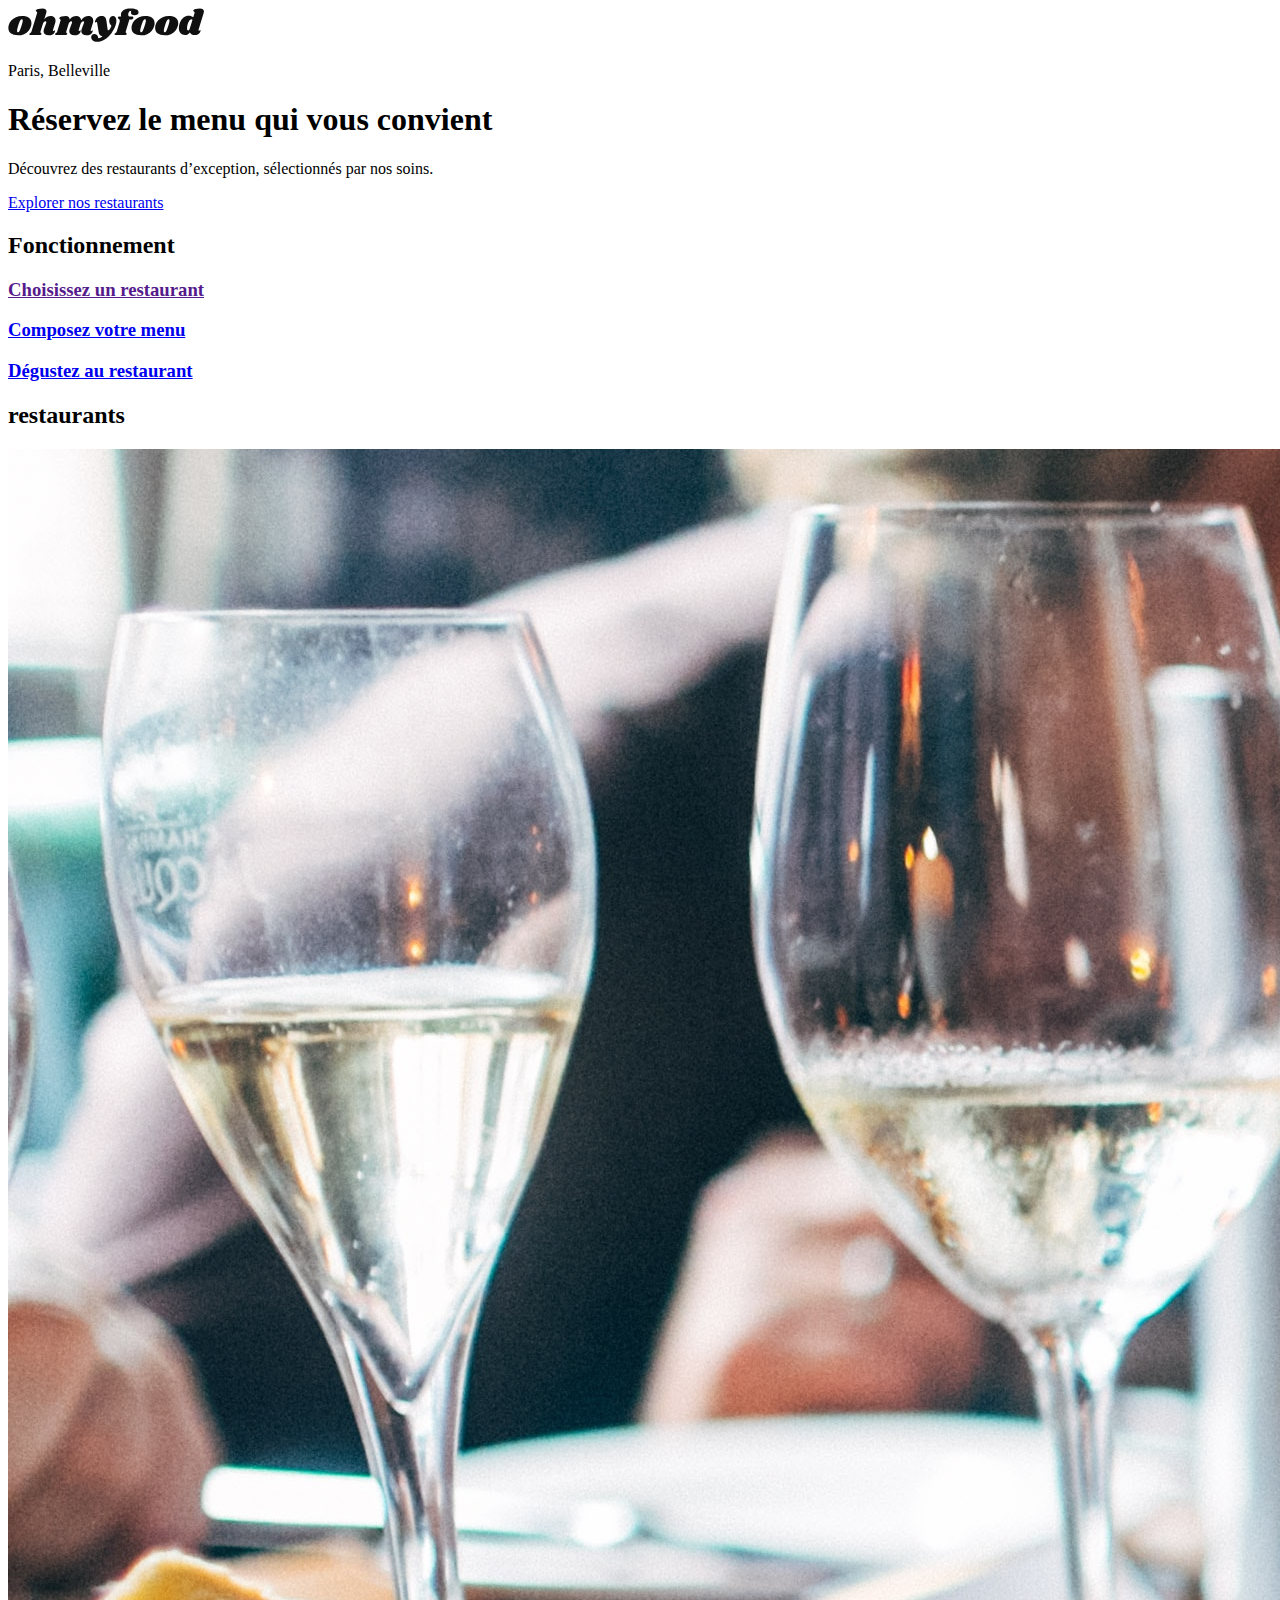
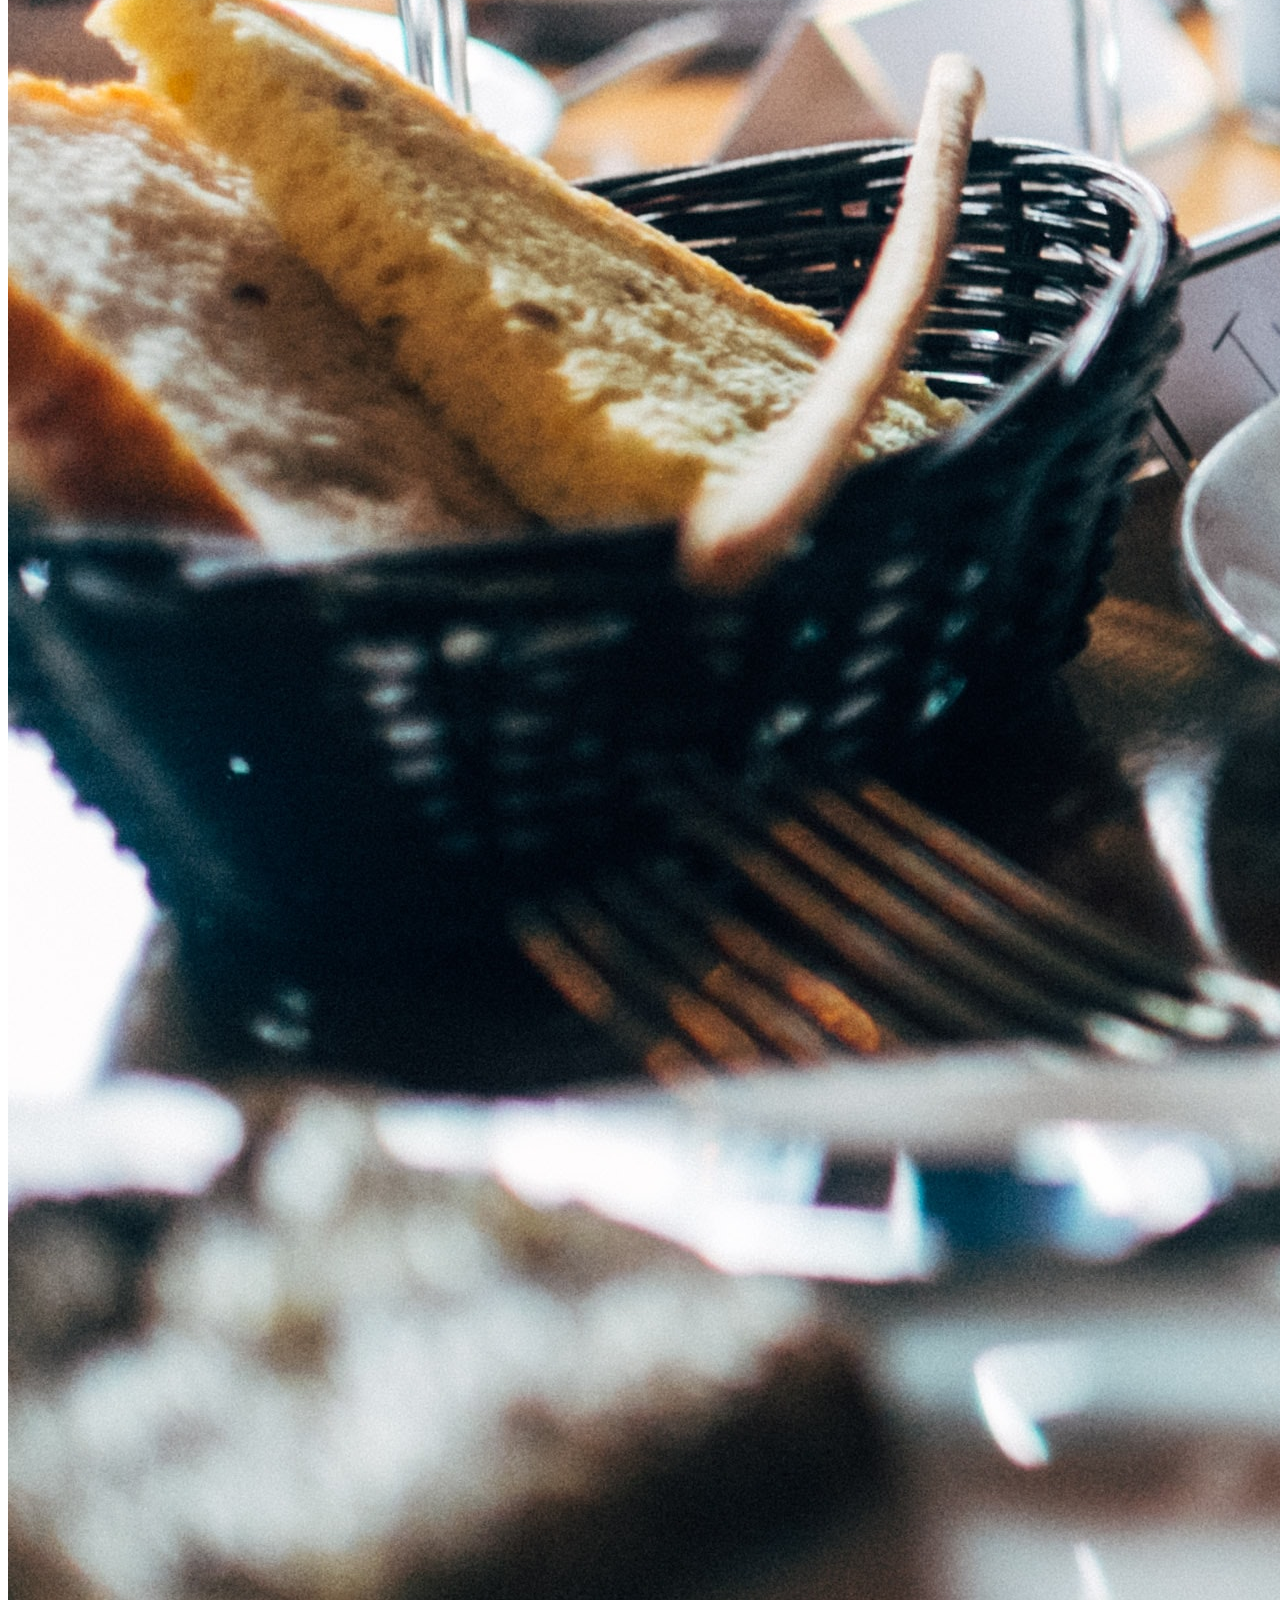
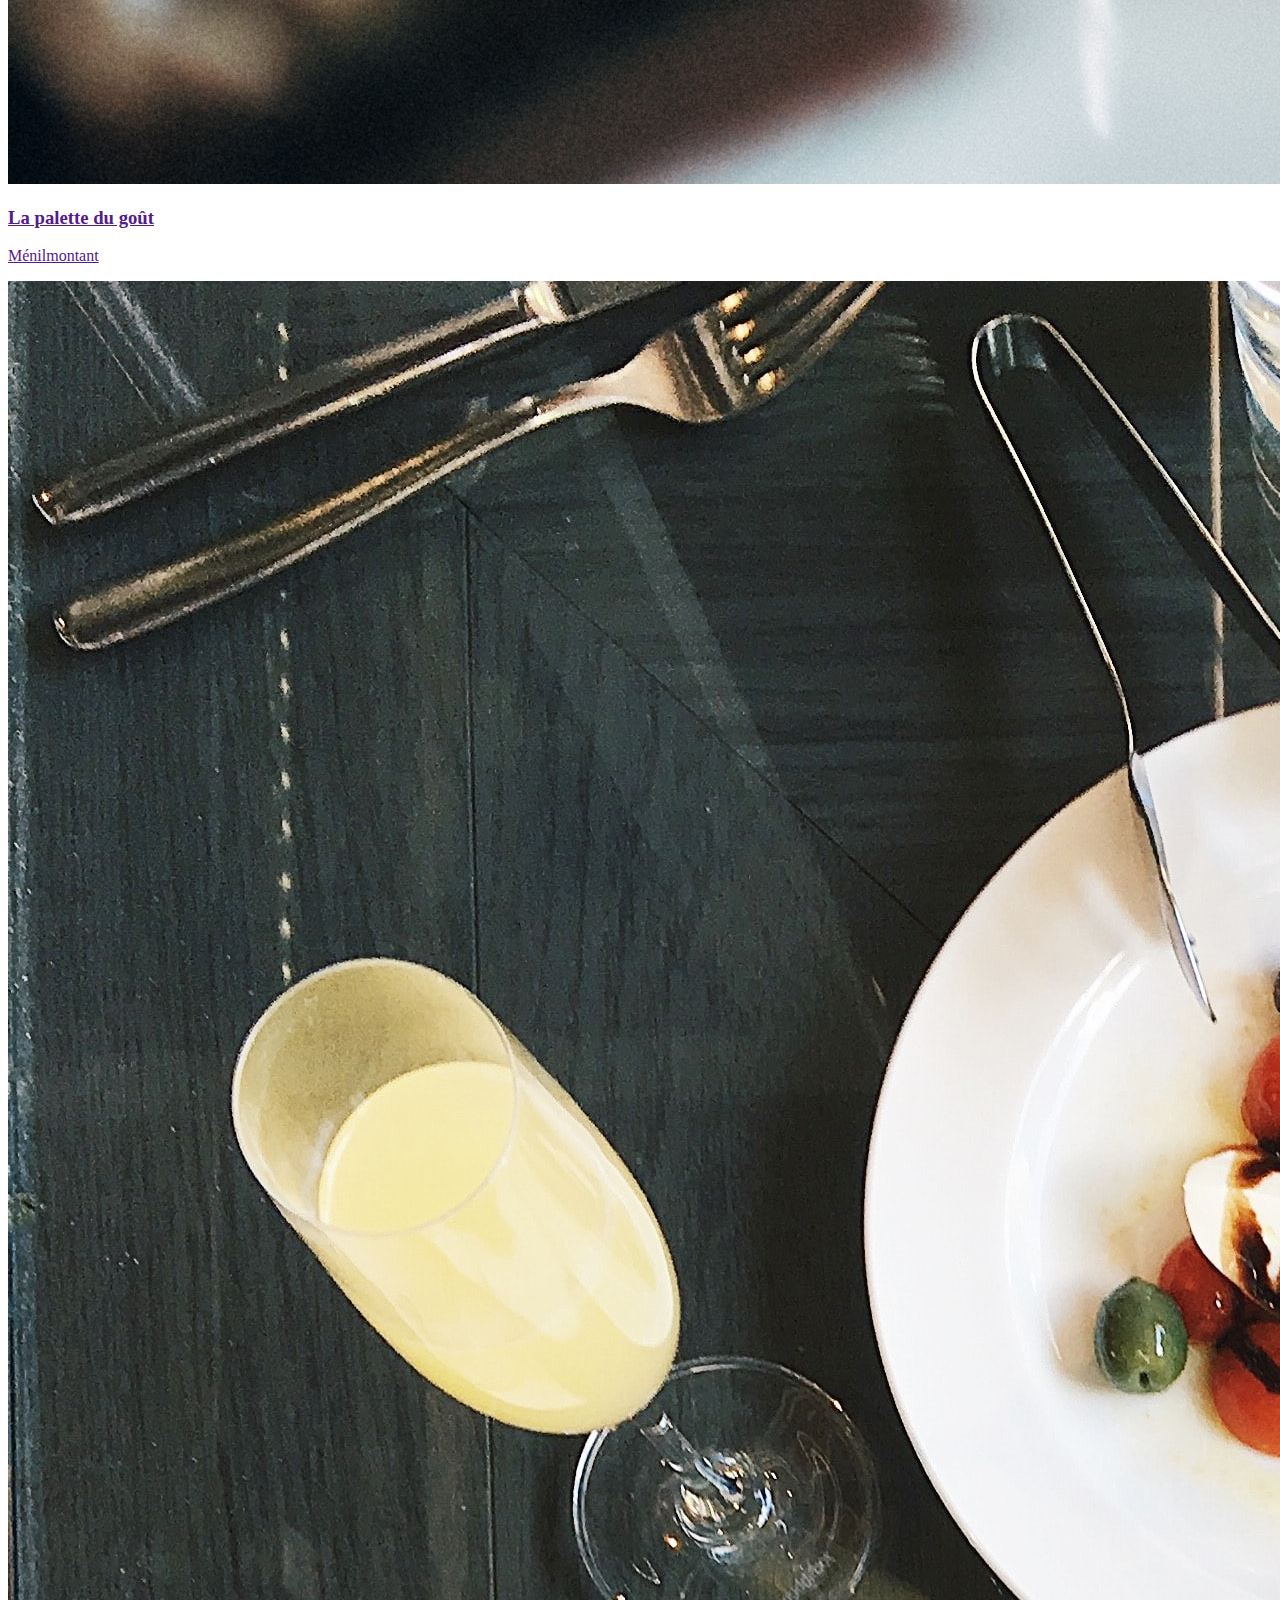
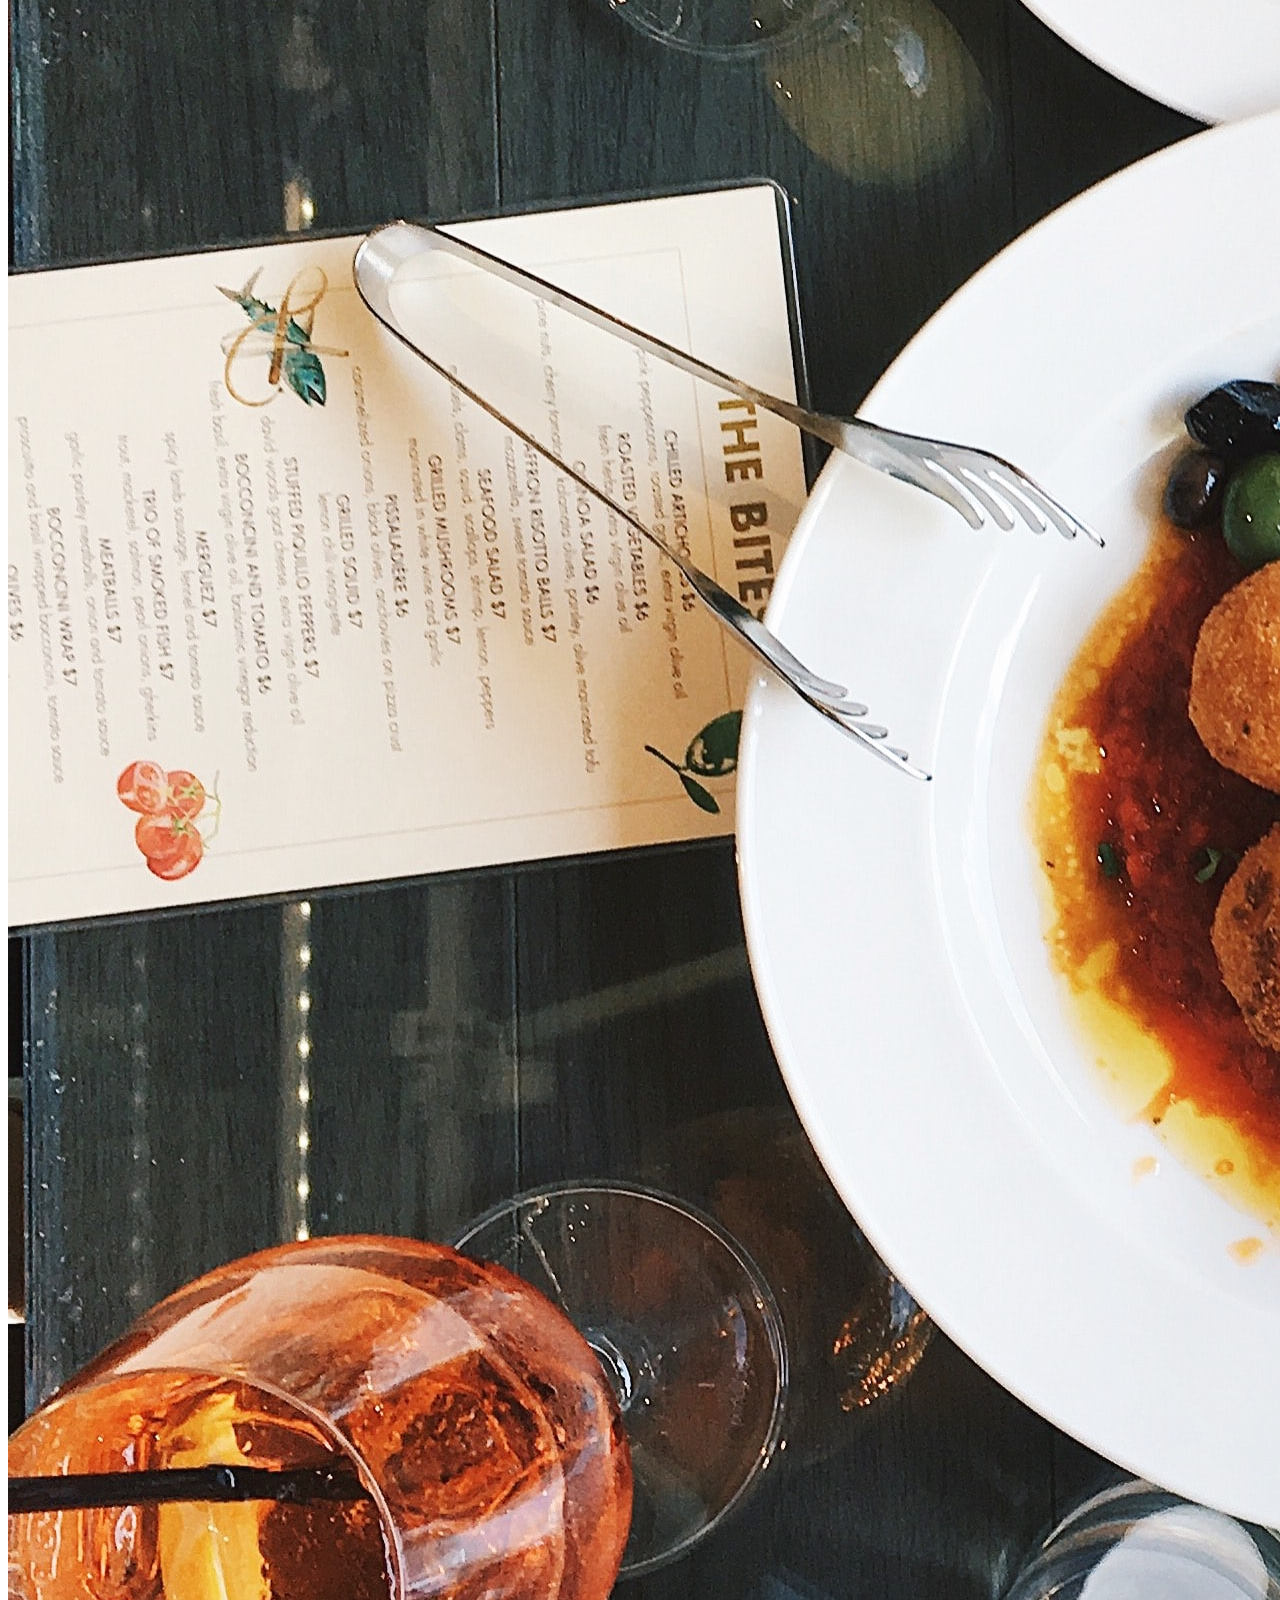
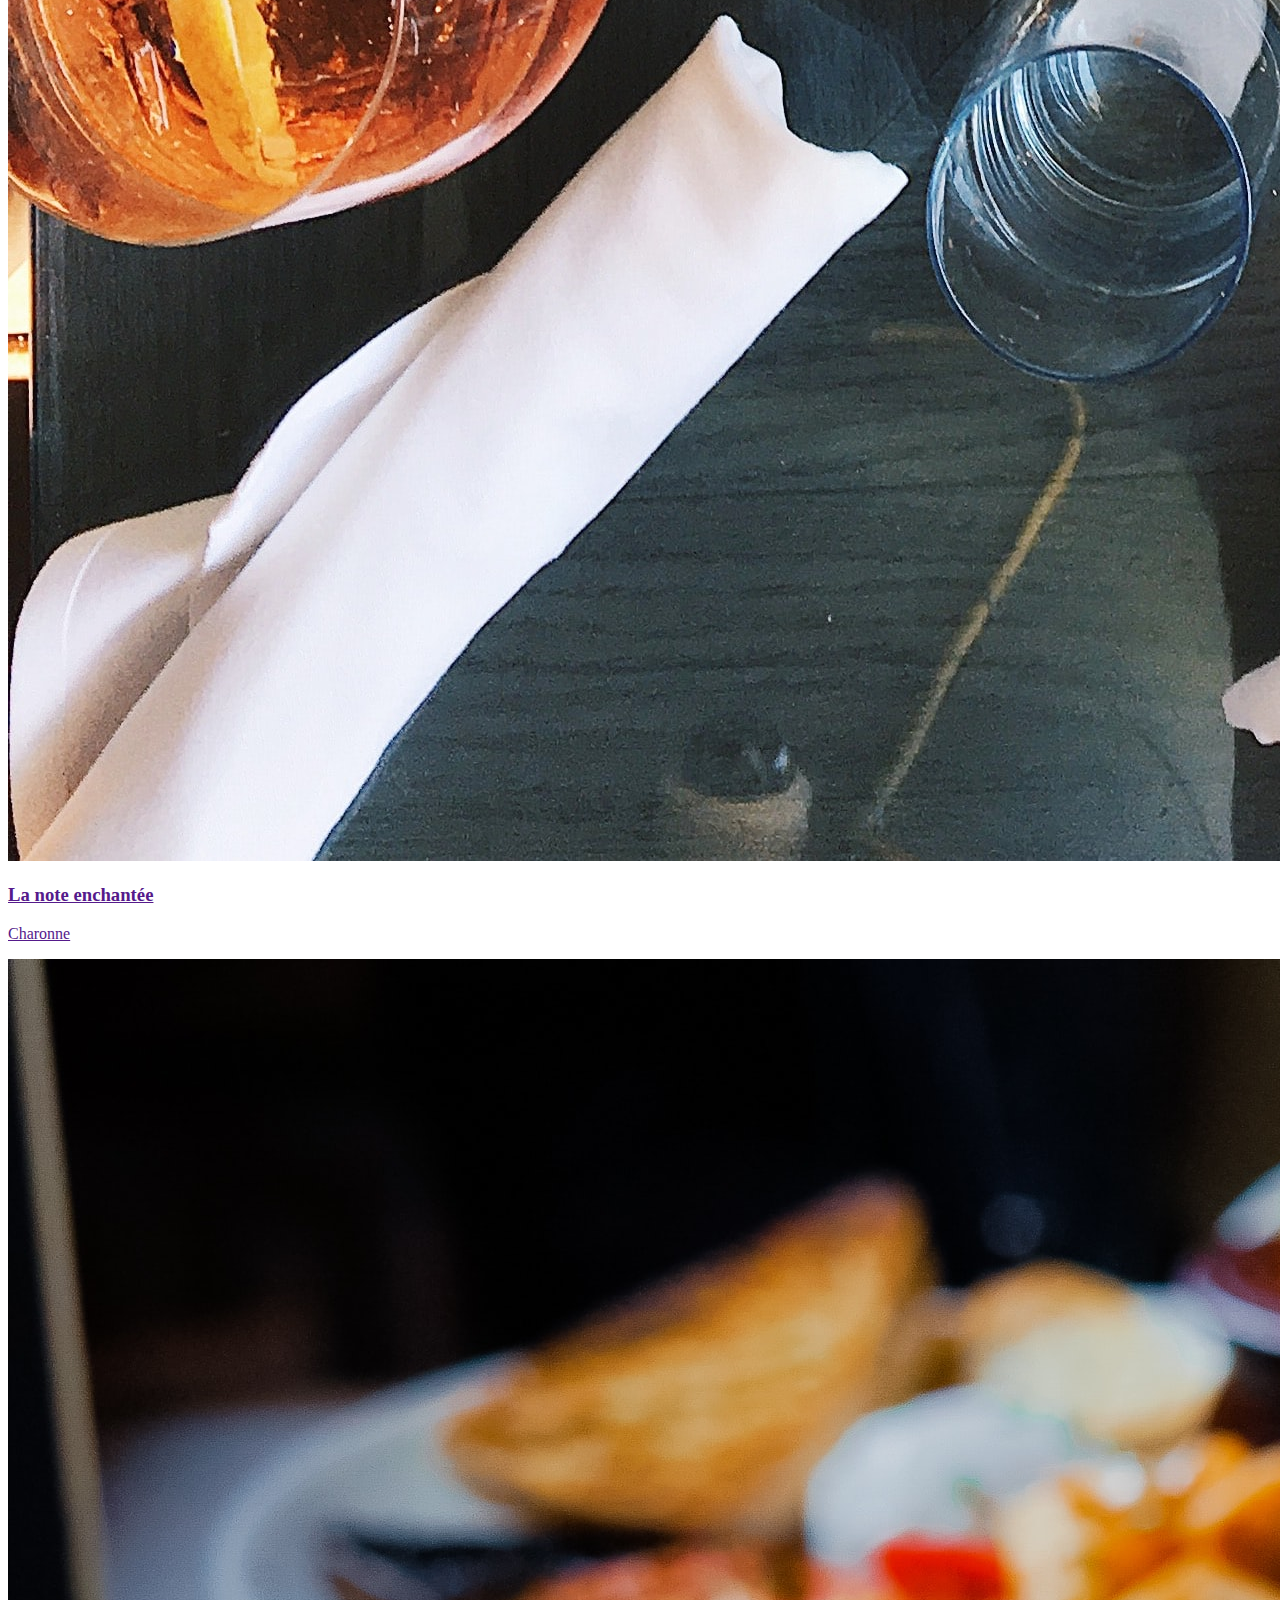
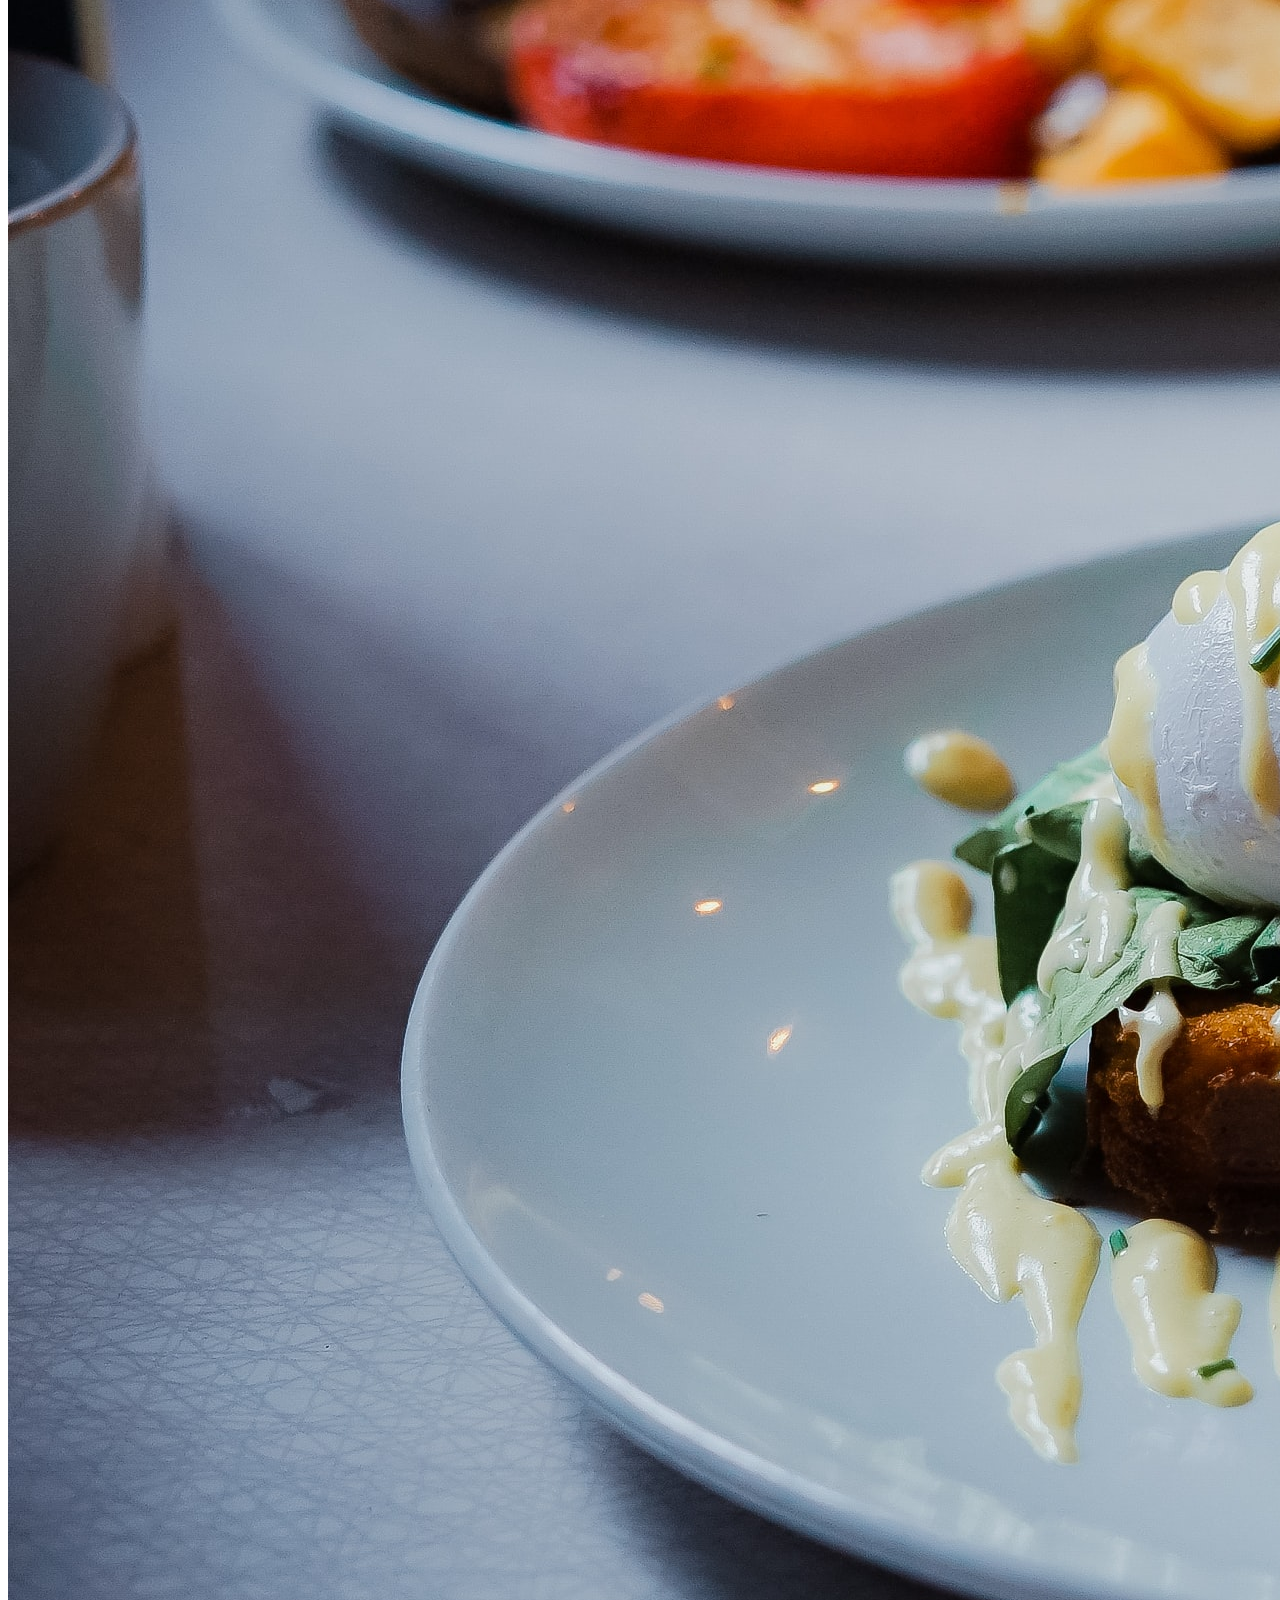
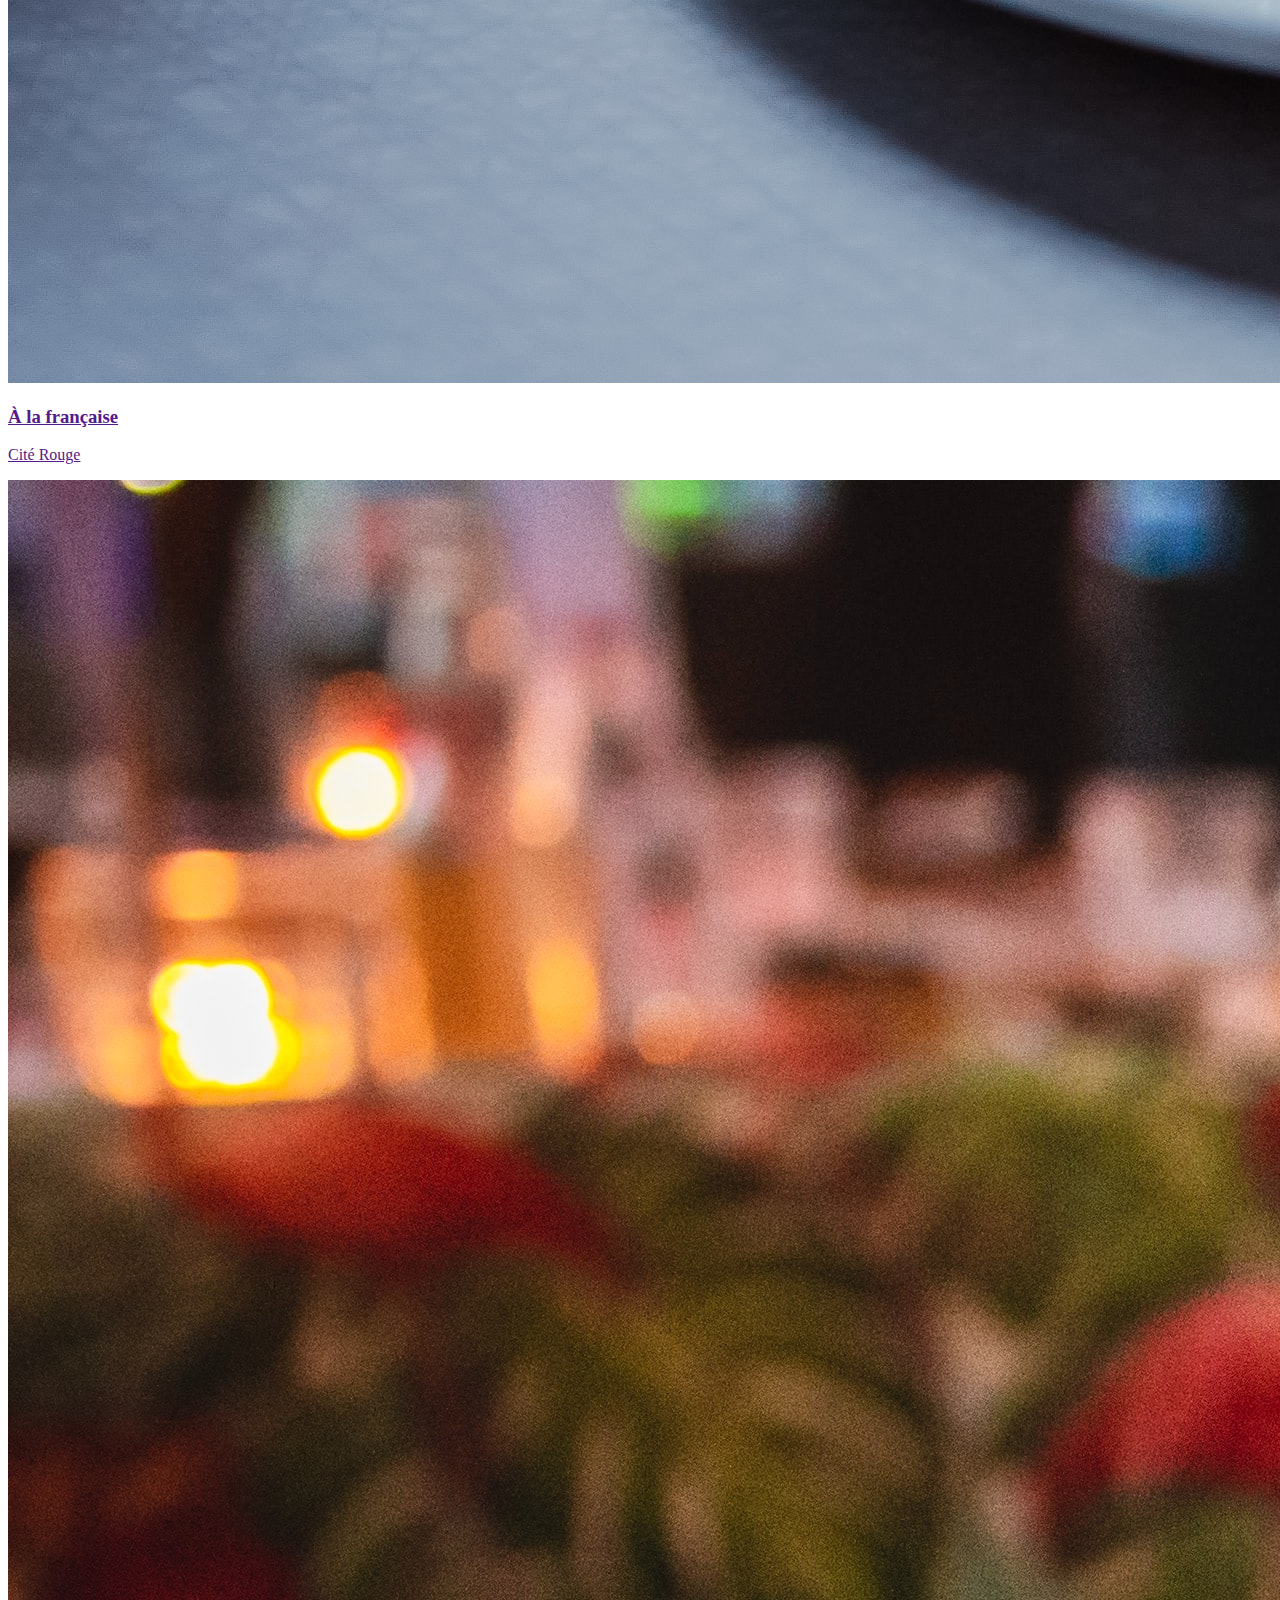
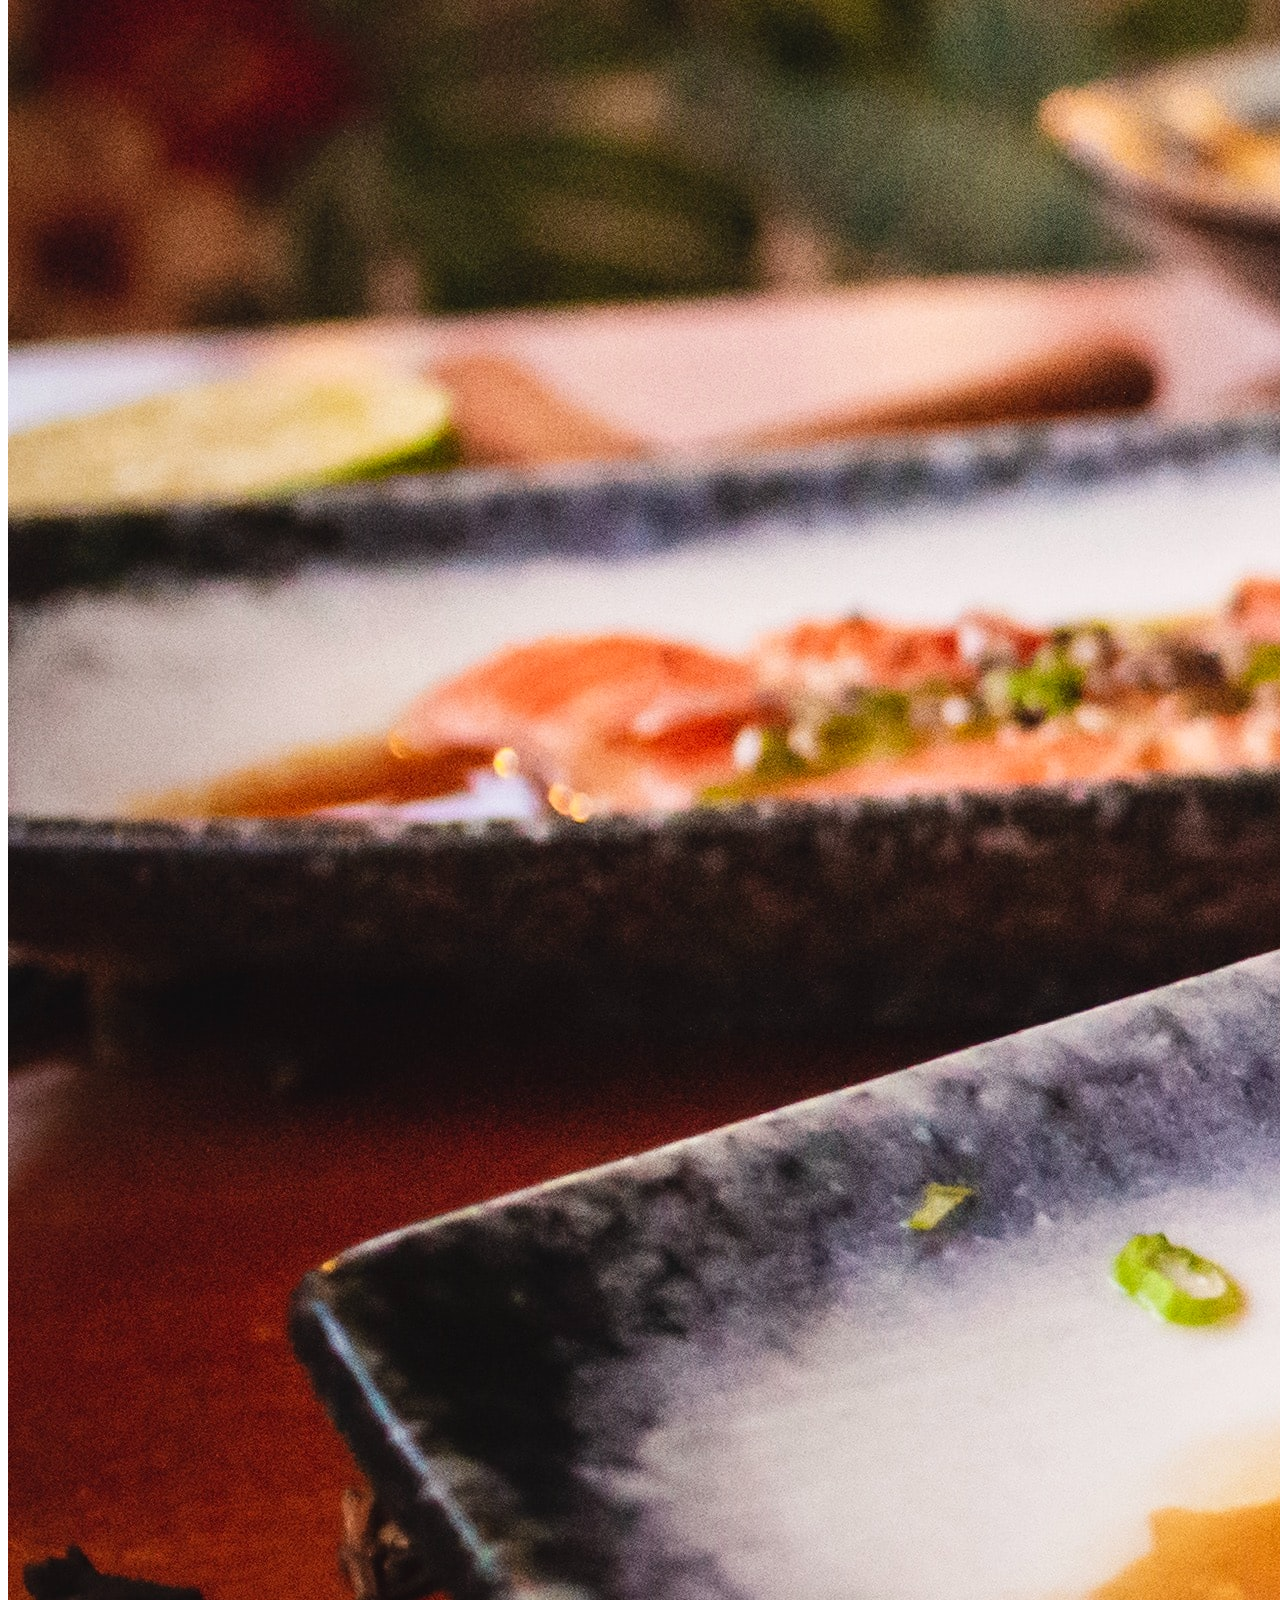
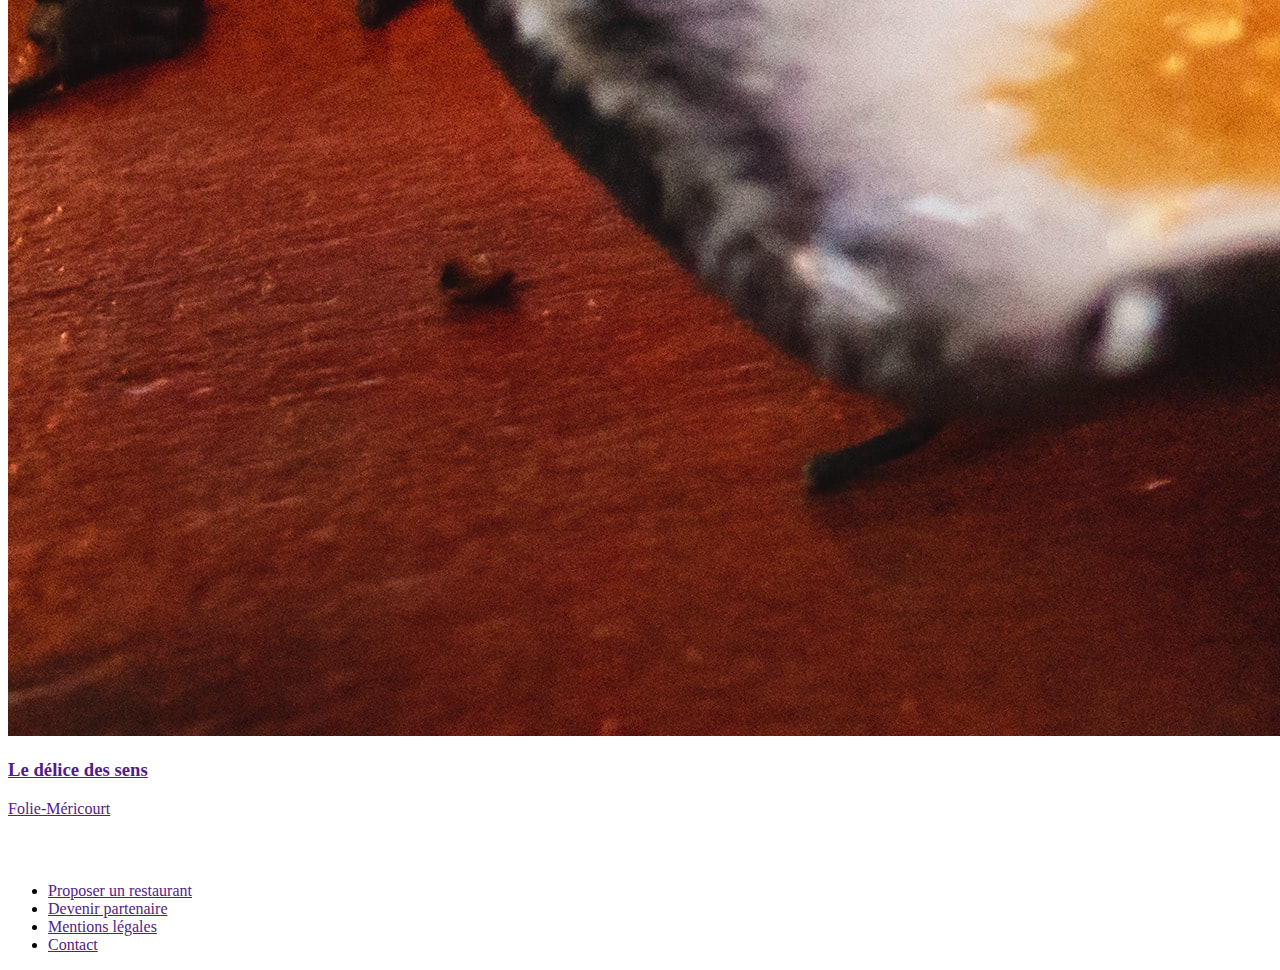
==== index.html @ 34b2f1dc "modification premier" ====
<!DOCTYPE html>
<html lang="fr">

<head>
   <meta charset="UTF-8">
   <meta name="viewport" content="width=device-width, initial-scale=1.0">
   <title>ohmyfood</title>
   <link rel="stylesheet" href="https://cdnjs.cloudflare.com/ajax/libs/font-awesome/6.2.1/css/all.min.css"
        integrity="sha512-MV7K8+y+gLIBoVD59lQIYicR65iaqukzvf/nwasF0nqhPay5w/9lJmVM2hMDcnK1OnMGCdVK+iQrJ7lzPJQd1w=="
        crossorigin="anonymous" referrerpolicy="no-referrer">
   <link rel="stylesheet" href="assets/style.css">
</head>

<body>
   <div class="main-container">
      <header>
            <a href="index.html"><img id="logo-header" src="assets/images/logo/ohmyfood@2x.svg" alt="logo du site"></a>
            <div class="city">
               <i class="fa-solid fa-location-dot"></i>
               <p>Paris, Belleville</p>
            </div>
      </header>
        
      <main>
         <section class="title">
            <h1>Réservez le menu qui vous convient</h1>
            <p>Découvrez des restaurants d’exception, sélectionnés par nos soins.</p>
            <a href="#">
               <p>Explorer nos restaurants</p>
            </a>
         </section>
         
         <section class="h2-fonctionnement">
            <h2>Fonctionnement</h2>
               <div class="fonctionnement">
                  <a href=""><article>
                        <div class="fonctionnement-button">
                        <i class="fa-solid fa-mobile-screen-button"></i>
                        <h3>Choisissez un restaurant</h3>
                        </div>  
                     </article>
                  </a>   
                  <a href="#">
                     <article>
                        <div class="fonctionnement-button">
                           <i class="fa-solid fa-list-ul"></i>
                           <h3>Composez votre menu</h3>
                        </div>
                     </article>
                  </a>
                  <a href="#">
                     <article>
                        <div class="fonctionnement-button">
                           <i class="fa-solid fa-store"></i>
                           <h3>Dégustez au restaurant</h3>
                        </div>
                     </article>
                  </a>
               </div>
         </section>
         <div class="h2-resto-fond">
         <section class="h2-resto">
            <h2>restaurants</h2>
            <div class="restaurants">
               <a href="">
                  <article>
                        <img src="assets/images/restaurants/jay-wennington-N_Y88TWmGwA-unsplash.jpg" alt="">
                        <div class="info-resto">
                        <h3>La palette du goût</h3>
                        <i class="fa-regular fa-heart"></i>
                        <p>Ménilmontant</p>
                     </div>
                  </article>
               </a>
               <a href="">
                  <article>
                     <img src="assets/images/restaurants/stil-u2Lp8tXIcjw-unsplash.jpg" alt="">
                     <div class="info-resto">
                        <h3>La note enchantée</h3>
                        <i class="fa-regular fa-heart"></i>
                        <p>Charonne</p>
                     </div>
                  </article>
               </a>
               <a href="">
                  <article>
                        <img src="assets/images/restaurants/toa-heftiba-DQKerTsQwi0-unsplash.jpg" alt="">
                        <div class="info-resto">
                        <h3>À la française</h3>
                        <i class="fa-regular fa-heart"></i>
                        <p>Cité Rouge</p>
                     </div>
                  </article>
               </a>
               <a href="">
                  <article>
                        <img src="assets/images/restaurants/louis-hansel-shotsoflouis-qNBGVyOCY8Q-unsplash.jpg" alt="">
                        <div class="info-resto">
                        <h3>Le délice des sens</h3>
                        <i class="fa-regular fa-heart"></i>
                        <p>Folie-Méricourt</p>
                     </div>
                  </article>
               </a>
            </div>
         </section>
      </div>
      </main>
      <footer>
         <h4> <img src="assets/images/logo/ohmyfood-white.png" alt="image du footer"></h4>
            <ul>
               <li><a href=""><i class="fa-xs fa-solid fa-utensils"></i> Proposer un restaurant</a></li>
               <li><a href=""><i class="fa-xs fa-solid fa-handshake-angle"></i>Devenir partenaire</a></li>
               <li><a href="">Mentions légales</a></li>
               <li><a href="">Contact</a></li>
            </ul>
      </footer>
   </div>
</body>
</html>
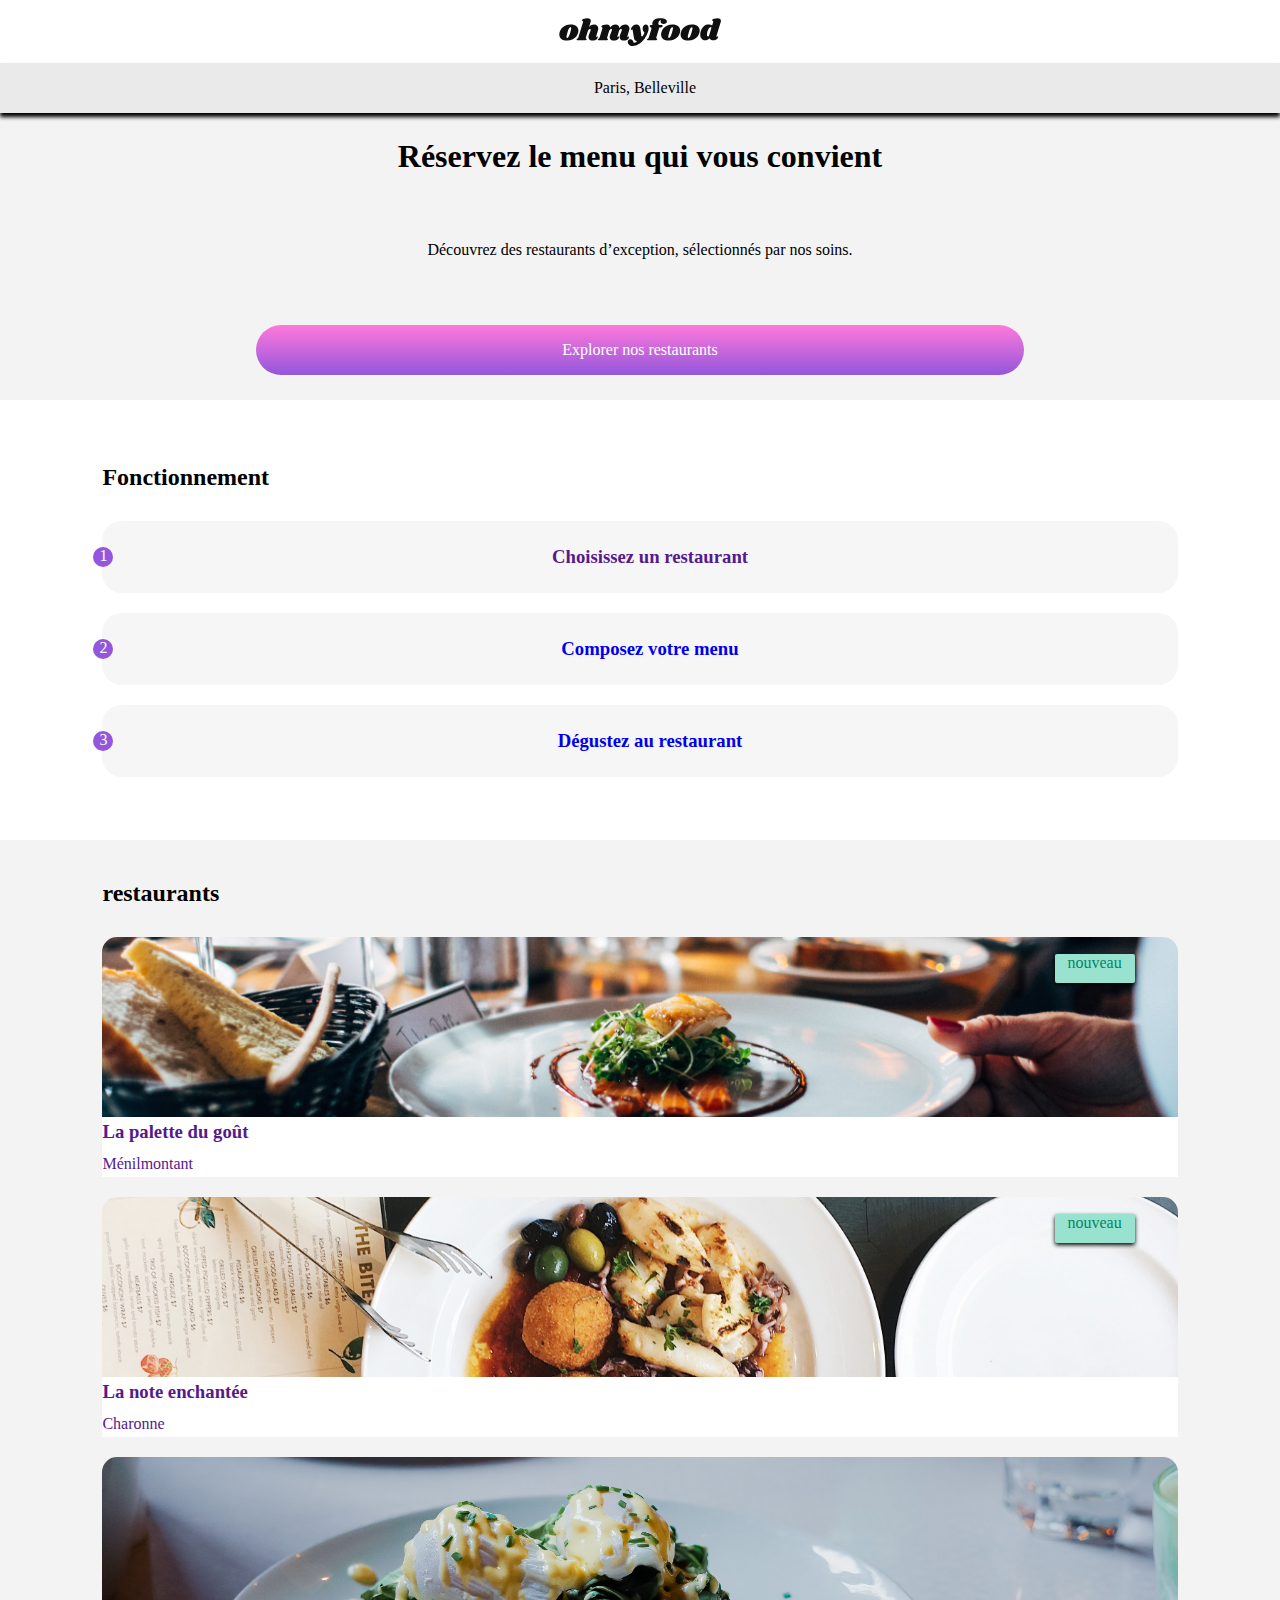
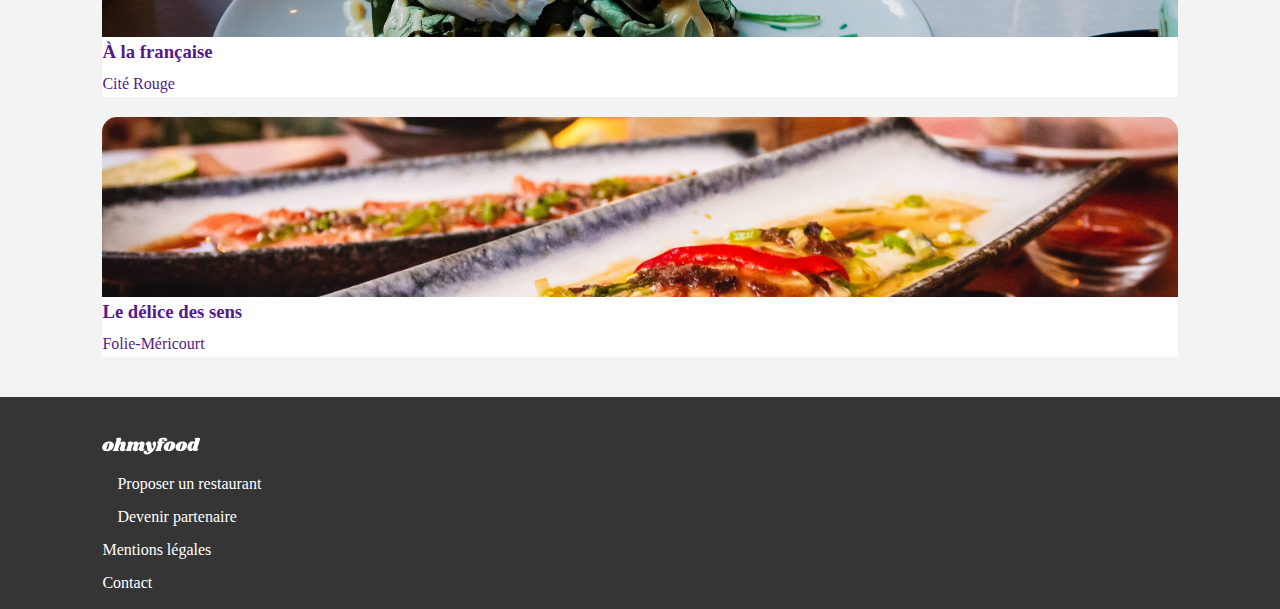
==== commit fbae82ec: "etape3" ====
--- a/index.html
+++ b/index.html
@@ -15,7 +15,7 @@
    <div class="main-container">
       <header>
             <a href="index.html"><img id="logo-header" src="assets/images/logo/ohmyfood@2x.svg" alt="logo du site"></a>
-            <div class="city">
+            <div>
                <i class="fa-solid fa-location-dot"></i>
                <p>Paris, Belleville</p>
             </div>
@@ -30,11 +30,12 @@
             </a>
          </section>
          
-         <section class="h2-fonctionnement">
-            <h2>Fonctionnement</h2>
+         <section class="h2fonctionnement">
+            <div class="bordure-phone">
+               <h2>Fonctionnement</h2>
                <div class="fonctionnement">
                   <a href=""><article>
-                        <div class="fonctionnement-button">
+                        <div class="fonctionnement__button">
                         <i class="fa-solid fa-mobile-screen-button"></i>
                         <h3>Choisissez un restaurant</h3>
                         </div>  
@@ -42,7 +43,7 @@
                   </a>   
                   <a href="#">
                      <article>
-                        <div class="fonctionnement-button">
+                        <div class="fonctionnement__button">
                            <i class="fa-solid fa-list-ul"></i>
                            <h3>Composez votre menu</h3>
                         </div>
@@ -50,70 +51,73 @@
                   </a>
                   <a href="#">
                      <article>
-                        <div class="fonctionnement-button">
+                        <div class="fonctionnement__button">
                            <i class="fa-solid fa-store"></i>
                            <h3>Dégustez au restaurant</h3>
                         </div>
                      </article>
                   </a>
-               </div>
-         </section>
-         <div class="h2-resto-fond">
-         <section class="h2-resto">
-            <h2>restaurants</h2>
-            <div class="restaurants">
-               <a href="">
-                  <article>
-                        <img src="assets/images/restaurants/jay-wennington-N_Y88TWmGwA-unsplash.jpg" alt="">
-                        <div class="info-resto">
-                        <h3>La palette du goût</h3>
-                        <i class="fa-regular fa-heart"></i>
-                        <p>Ménilmontant</p>
-                     </div>
-                  </article>
-               </a>
-               <a href="">
-                  <article>
-                     <img src="assets/images/restaurants/stil-u2Lp8tXIcjw-unsplash.jpg" alt="">
-                     <div class="info-resto">
-                        <h3>La note enchantée</h3>
-                        <i class="fa-regular fa-heart"></i>
-                        <p>Charonne</p>
-                     </div>
-                  </article>
-               </a>
-               <a href="">
-                  <article>
-                        <img src="assets/images/restaurants/toa-heftiba-DQKerTsQwi0-unsplash.jpg" alt="">
-                        <div class="info-resto">
-                        <h3>À la française</h3>
-                        <i class="fa-regular fa-heart"></i>
-                        <p>Cité Rouge</p>
-                     </div>
-                  </article>
-               </a>
-               <a href="">
-                  <article>
-                        <img src="assets/images/restaurants/louis-hansel-shotsoflouis-qNBGVyOCY8Q-unsplash.jpg" alt="">
-                        <div class="info-resto">
-                        <h3>Le délice des sens</h3>
-                        <i class="fa-regular fa-heart"></i>
-                        <p>Folie-Méricourt</p>
-                     </div>
-                  </article>
-               </a>
+               </div>   
             </div>
          </section>
-      </div>
+         <section class="h2-resto">
+            <div class="bordure-phone">
+               <h2>restaurants</h2>
+               <div class="restaurants">
+                  <a href="">
+                     <article class="nouveau">
+                           <img src="assets/images/restaurants/jay-wennington-N_Y88TWmGwA-unsplash.jpg" alt="">
+                           <div class="info-resto">
+                           <h3>La palette du goût</h3>
+                           <i class="fa-regular fa-heart"></i>
+                           <p>Ménilmontant</p>
+                        </div>
+                     </article>
+                  </a>
+                  <a href="">
+                     <article class="nouveau">
+                        <img src="assets/images/restaurants/stil-u2Lp8tXIcjw-unsplash.jpg" alt="">
+                        <div class="info-resto">
+                           <h3>La note enchantée</h3>
+                           <i class="fa-regular fa-heart"></i>
+                           <p>Charonne</p>
+                        </div>
+                     </article>
+                  </a>
+                  <a href="">
+                     <article>
+                           <img src="assets/images/restaurants/toa-heftiba-DQKerTsQwi0-unsplash.jpg" alt="">
+                           <div class="info-resto">
+                           <h3>À la française</h3>
+                           <i class="fa-regular fa-heart"></i>
+                           <p>Cité Rouge</p>
+                        </div>
+                     </article>
+                  </a>
+                  <a href="">
+                     <article>
+                           <img src="assets/images/restaurants/louis-hansel-shotsoflouis-qNBGVyOCY8Q-unsplash.jpg" alt="">
+                           <div class="info-resto">
+                           <h3>Le délice des sens</h3>
+                           <i class="fa-regular fa-heart"></i>
+                           <p>Folie-Méricourt</p>
+                        </div>
+                     </article>
+                  </a>
+               </div>
+            </div>
+         </section>
       </main>
       <footer>
-         <h4> <img src="assets/images/logo/ohmyfood-white.png" alt="image du footer"></h4>
+         <div class="bordure-phone">
+            <h4> <img src="assets/images/logo/ohmyfood-white.png" alt="image du footer"></h4>
             <ul>
                <li><a href=""><i class="fa-xs fa-solid fa-utensils"></i> Proposer un restaurant</a></li>
                <li><a href=""><i class="fa-xs fa-solid fa-handshake-angle"></i>Devenir partenaire</a></li>
                <li><a href="">Mentions légales</a></li>
                <li><a href="">Contact</a></li>
             </ul>
+         </div>
       </footer>
    </div>
 </body>
--- a/assets/style.css
+++ b/assets/style.css
@@ -0,0 +1,206 @@
+/** general **/
+* {
+  box-sizing: border-box;
+}
+
+:root {
+  --light-grey: #F3F3F3;
+  --white-color: #FFFFFF;
+  --black-color: #000000;
+  --light-green: #99E2D0;
+  --dark-green: #008766;
+  --light-blue: #89C8FA;
+  --dark-blue: #003A68;
+  --purple: #9356DC;
+  --background-grey: #EAEAEA;
+  --background-light-grey: #F6F6F6;
+  --background-footer: #353535;
+}
+
+body, h1, h2, h3, h4 {
+  margin: 0;
+}
+
+.main-container {
+  min-width: 330px;
+}
+
+.bordure-phone {
+  width: 84%;
+}
+
+/* ***************************************** */
+/** header **/
+header {
+  display: flex;
+  align-items: center;
+  flex-direction: column;
+}
+header a {
+  height: 63px;
+  display: flex;
+  align-items: center;
+}
+header a img {
+  width: 162px;
+  height: 44px;
+}
+header div {
+  height: 50px;
+  display: flex;
+  align-items: center;
+  background: var(--background-grey);
+  width: 100%;
+  justify-content: center;
+  gap: 10px;
+  box-shadow: 0px 4px 4px 0px black;
+}
+
+.title {
+  height: 287px;
+  display: flex;
+  align-items: center;
+  flex-wrap: wrap;
+  justify-content: center;
+  background: var(--light-grey);
+  text-align: center;
+}
+.title h1 {
+  width: 70%;
+}
+.title > p {
+  width: 84%;
+}
+.title a {
+  width: 60%;
+  border-radius: 25px;
+  background: linear-gradient(#FF79DA, #9356DC);
+  font-weight: 500;
+  color: var(--white-color);
+  text-decoration: none;
+}
+
+.h2fonctionnement {
+  height: 440px;
+  display: flex;
+  align-items: center;
+  justify-content: space-around;
+}
+.h2fonctionnement .fonctionnement {
+  display: flex;
+  align-items: center;
+  flex-direction: column;
+  gap: 20px;
+  margin-top: 30px;
+  counter-reset: numero;
+}
+.h2fonctionnement .fonctionnement a {
+  width: 100%;
+  text-decoration: none;
+}
+.h2fonctionnement .fonctionnement__button {
+  display: flex;
+  align-items: center;
+  flex-direction: row;
+  justify-content: center;
+  gap: 20px;
+  background: var(--background-light-grey);
+  border-radius: 20px;
+  height: 72px;
+  width: 100%;
+  position: relative;
+}
+.h2fonctionnement .fonctionnement__button::before {
+  content: "" counter(numero);
+  counter-increment: numero;
+  width: 20px;
+  height: 20px;
+  text-align: center;
+  border-radius: 20px;
+  background: var(--purple);
+  color: var(--white-color);
+  position: absolute;
+  left: -9px;
+}
+.h2fonctionnement .fonctionnement__button::before h3 {
+  color: var(--black-color);
+}
+
+.h2-resto {
+  background: var(--light-grey);
+  display: flex;
+  align-items: center;
+  justify-content: space-around;
+  padding: 40px 0;
+}
+.h2-resto img {
+  -o-object-fit: cover;
+     object-fit: cover;
+  height: 180px;
+  width: 100%;
+  border-radius: 15px 15px 0 0;
+}
+.h2-resto .restaurants {
+  display: flex;
+  align-items: center;
+  flex-direction: column;
+  gap: 20px;
+  margin-top: 30px;
+}
+.h2-resto .restaurants a {
+  height: 240px;
+  width: 100%;
+  background: var(--white-color);
+  border-radius: 15px 15px 0 0;
+  position: relative;
+  text-decoration: none;
+}
+.h2-resto .restaurants .nouveau::before {
+  content: "nouveau";
+  width: 80px;
+  height: 29px;
+  text-align: center;
+  position: absolute;
+  border-radius: 2px;
+  background: var(--light-green);
+  color: #008766;
+  box-shadow: 0 2px 4px 0 black;
+  right: 4%;
+  top: 7%;
+}
+.h2-resto .restaurants .info-resto {
+  display: grid;
+  grid-template-columns: 90% 10%;
+  grid-template-rows: 25% 30%;
+}
+.h2-resto .restaurants .info-resto i {
+  grid-column: 2/3;
+  grid-row: 2/3;
+}
+.h2-resto .restaurants .info-resto p {
+  grid-column: 1/2;
+}
+
+footer {
+  background: var(--background-footer);
+  padding-top: 40px;
+  border-bottom: 1px solid var(--background-footer);
+  display: flex;
+  align-items: center;
+  flex-direction: column;
+  justify-content: space-around;
+}
+footer ul {
+  list-style: none;
+  display: flex;
+  gap: 15px;
+  flex-direction: column;
+  padding: 0;
+}
+footer ul a {
+  color: var(--white-color);
+  text-decoration: none;
+}
+footer ul i {
+  margin-right: 15px;
+}/*# sourceMappingURL=style.css.map */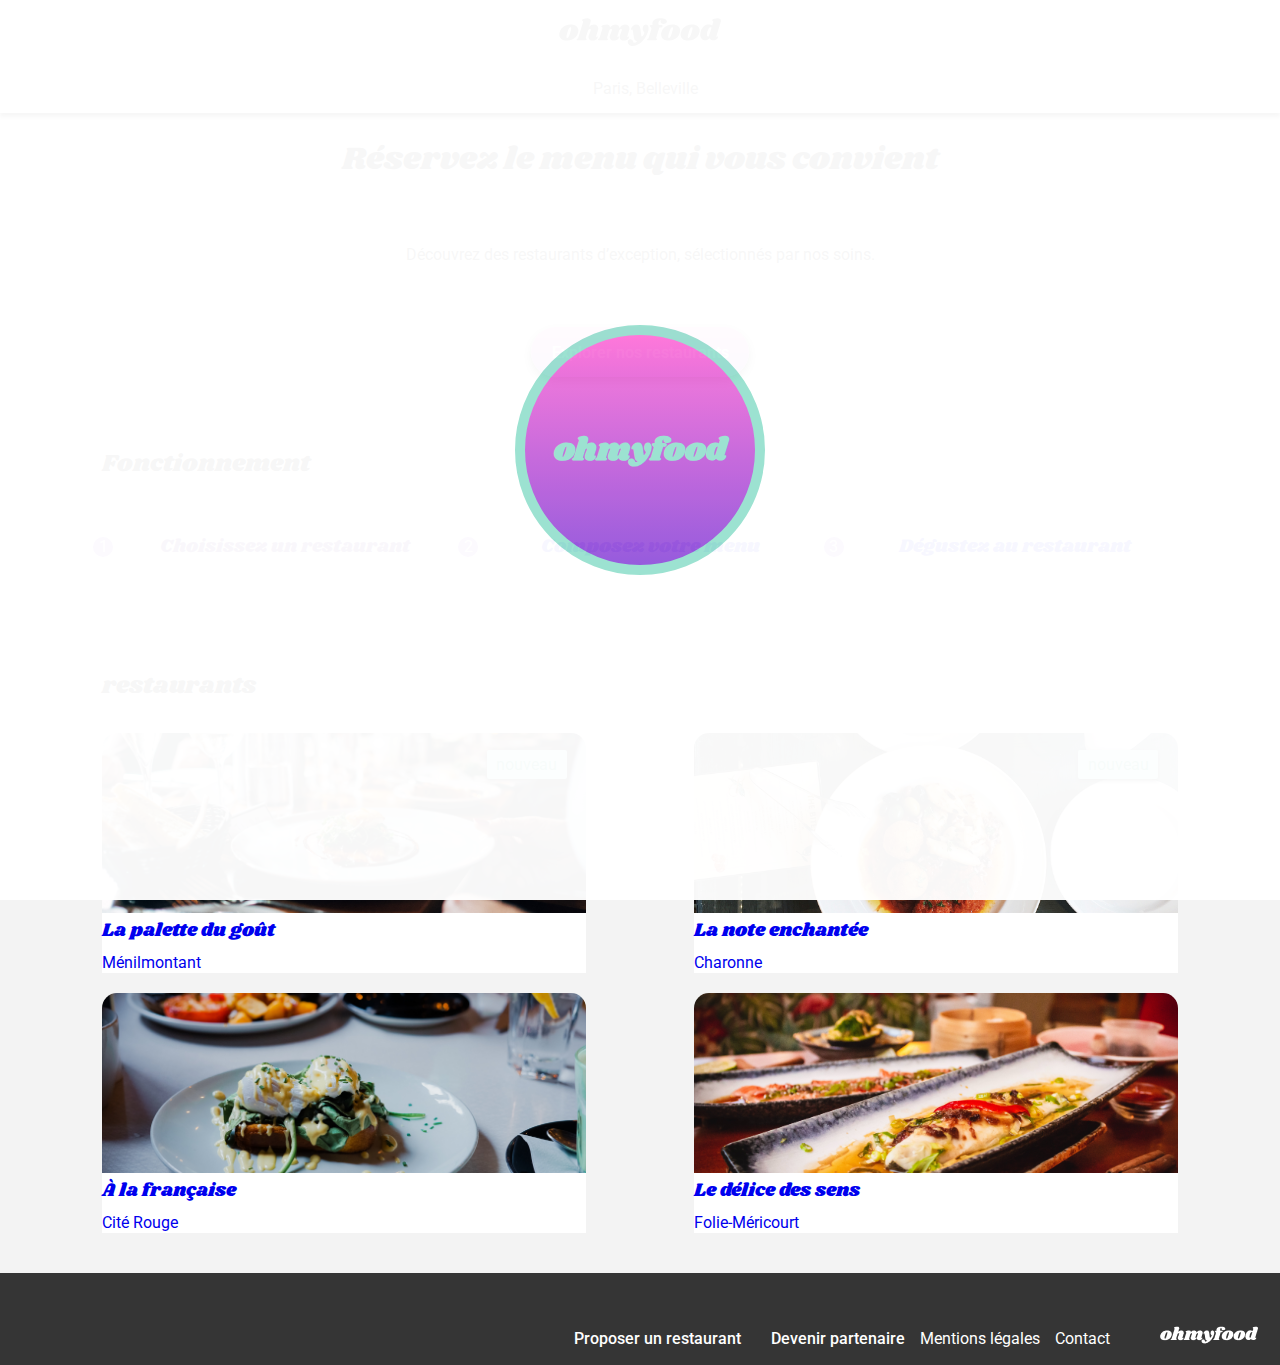
==== commit da2adefb: "loader" ====
--- a/index.html
+++ b/index.html
@@ -9,16 +9,26 @@
         integrity="sha512-MV7K8+y+gLIBoVD59lQIYicR65iaqukzvf/nwasF0nqhPay5w/9lJmVM2hMDcnK1OnMGCdVK+iQrJ7lzPJQd1w=="
         crossorigin="anonymous" referrerpolicy="no-referrer">
    <link rel="stylesheet" href="assets/style.css">
+   <link rel="preconnect" href="https://fonts.googleapis.com">
+   <link rel="preconnect" href="https://fonts.gstatic.com" crossorigin>
+   <link href="https://fonts.googleapis.com/css2?family=Roboto:ital,wght@0,100..900;1,100..900&family=Shrikhand&display=swap" rel="stylesheet">
 </head>
 
 <body>
    <div class="main-container">
+
+      <div class="loader">
+         <div class="cercle">
+            <p>ohmyfood</p>
+         </div>
+      </div>
+
       <header>
-            <a href="index.html"><img id="logo-header" src="assets/images/logo/ohmyfood@2x.svg" alt="logo du site"></a>
-            <div>
-               <i class="fa-solid fa-location-dot"></i>
-               <p>Paris, Belleville</p>
-            </div>
+         <a href="index.html"><img id="logo-header" src="assets/images/logo/ohmyfood@2x.svg" alt="logo du site"></a>
+         <div>
+            <i class="fa-solid fa-location-dot"></i>
+            <p>Paris, Belleville</p>
+         </div>
       </header>
         
       <main>
@@ -64,42 +74,54 @@
             <div class="bordure-phone">
                <h2>restaurants</h2>
                <div class="restaurants">
-                  <a href="">
+                  <a href="la_palette_du_gout.html">
                      <article class="nouveau">
                            <img src="assets/images/restaurants/jay-wennington-N_Y88TWmGwA-unsplash.jpg" alt="">
                            <div class="info-resto">
                            <h3>La palette du goût</h3>
-                           <i class="fa-regular fa-heart"></i>
+                           <div class="coeur">
+                              <i class="fa-regular fa-heart"></i>
+                              <i class="fa-solid fa-heart"></i>
+                           </div>
                            <p>Ménilmontant</p>
                         </div>
                      </article>
                   </a>
-                  <a href="">
+                  <a href="la_note_enchantee.html">
                      <article class="nouveau">
                         <img src="assets/images/restaurants/stil-u2Lp8tXIcjw-unsplash.jpg" alt="">
                         <div class="info-resto">
                            <h3>La note enchantée</h3>
-                           <i class="fa-regular fa-heart"></i>
+                           <div class="coeur">
+                              <i class="fa-regular fa-heart"></i>
+                              <i class="fa-solid fa-heart"></i>
+                           </div>
                            <p>Charonne</p>
                         </div>
                      </article>
                   </a>
-                  <a href="">
+                  <a href="a_la_francaise.html">
                      <article>
                            <img src="assets/images/restaurants/toa-heftiba-DQKerTsQwi0-unsplash.jpg" alt="">
                            <div class="info-resto">
                            <h3>À la française</h3>
-                           <i class="fa-regular fa-heart"></i>
+                           <div class="coeur">
+                              <i class="fa-regular fa-heart"></i>
+                              <i class="fa-solid fa-heart"></i>
+                           </div>
                            <p>Cité Rouge</p>
                         </div>
                      </article>
                   </a>
-                  <a href="">
+                  <a href="le_delice_des_sens.html">
                      <article>
                            <img src="assets/images/restaurants/louis-hansel-shotsoflouis-qNBGVyOCY8Q-unsplash.jpg" alt="">
                            <div class="info-resto">
                            <h3>Le délice des sens</h3>
-                           <i class="fa-regular fa-heart"></i>
+                           <div class="coeur">
+                              <i class="fa-regular fa-heart"></i>
+                              <i class="fa-solid fa-heart"></i>
+                           </div>
                            <p>Folie-Méricourt</p>
                         </div>
                      </article>
--- a/assets/style.css
+++ b/assets/style.css
@@ -17,18 +17,115 @@
   --background-footer: #353535;
 }
 
-body, h1, h2, h3, h4 {
+body {
   margin: 0;
+  font-family: "Roboto", serif;
+  font-optical-sizing: auto;
+  font-weight: 400;
+  font-style: normal;
+}
+
+h1, h2, h3, h4 {
+  margin: 0;
+  font-family: "Shrikhand", serif;
+  font-weight: 400;
+  font-style: normal;
 }
 
 .main-container {
-  min-width: 330px;
+  min-width: 375px;
 }
 
 .bordure-phone {
   width: 84%;
-}
-
+  /** @media screen and (max-width: 768px){
+      width: 75%;
+  }**/
+}
+
+/** debut animation et transition **/
+/** debut mixin bouton et survol **/
+/** fin mixin bouton et survol**/
+/** debut coeur **/
+.coeur {
+  margin-left: auto;
+  height: 20px;
+  width: 20px;
+  position: relative;
+}
+.coeur .fa-heart {
+  font-size: 21px;
+}
+.coeur .fa-regular {
+  position: absolute;
+}
+.coeur .fa-solid {
+  background: linear-gradient(#FF79DA, #9356DC);
+  -webkit-background-clip: text;
+          background-clip: text;
+  color: transparent;
+  position: absolute;
+  opacity: 0;
+  transition: all 500ms ease-in-out;
+}
+.coeur .fa-solid:hover {
+  opacity: 1;
+}
+
+/** fin coeur **/
+/** debut loader **/
+.loader {
+  background-color: #FFFFFF;
+  height: 100vh;
+  width: 100vw;
+  position: fixed;
+  z-index: 2;
+  opacity: 0.97;
+  animation: reduire-loader 500ms 1500ms forwards;
+  display: flex;
+  align-items: center;
+  justify-content: center;
+}
+.loader .cercle {
+  width: 250px;
+  height: 250px;
+  border-radius: 50%;
+  display: flex;
+  align-items: center;
+  justify-content: center;
+  background: linear-gradient(#FF79DA, #9356DC);
+  border: solid var(--light-green) 10px;
+  transform: scale(1);
+  animation: cercle 500ms ease 3;
+}
+.loader p {
+  color: var(--light-green);
+  font-size: 32px;
+  font-family: "Shrikhand", serif;
+  font-weight: 700;
+}
+
+@keyframes cercle {
+  0% {
+    transform: scale(1);
+  }
+  25% {
+    transform: scale 0.8;
+  }
+  75% {
+    transform: scale(1.2);
+  }
+  100% {
+    transform: scale(1);
+  }
+}
+@keyframes reduire-loader {
+  to {
+    visibility: hidden;
+  }
+}
+/** fin loader**/
+/** fin animation et transition **/
 /* ***************************************** */
 /** header **/
 header {
@@ -37,14 +134,23 @@
   flex-direction: column;
 }
 header a {
+  width: 100%;
   height: 63px;
   display: flex;
   align-items: center;
+  justify-content: center;
+  position: relative;
 }
 header a img {
   width: 162px;
   height: 44px;
 }
+header a .fleche {
+  width: 30px;
+  height: 30px;
+  position: absolute;
+  left: 6%;
+}
 header div {
   height: 50px;
   display: flex;
@@ -71,13 +177,25 @@
 .title > p {
   width: 84%;
 }
+@media screen and (min-width: 768px) {
+  .title > p {
+    width: 100%;
+  }
+}
 .title a {
-  width: 60%;
   border-radius: 25px;
+  box-shadow: 0 4px 10px 0 black;
   background: linear-gradient(#FF79DA, #9356DC);
   font-weight: 500;
   color: var(--white-color);
   text-decoration: none;
+  transition: all 500ms ease-in-out;
+  width: 218px;
+  height: 50px;
+}
+.title a:hover {
+  background: #bc95e9;
+  box-shadow: 0 4px 15px 0 black;
 }
 
 .h2fonctionnement {
@@ -85,6 +203,11 @@
   display: flex;
   align-items: center;
   justify-content: space-around;
+}
+@media screen and (min-width: 1024px) {
+  .h2fonctionnement {
+    height: 228px;
+  }
 }
 .h2fonctionnement .fonctionnement {
   display: flex;
@@ -93,6 +216,11 @@
   gap: 20px;
   margin-top: 30px;
   counter-reset: numero;
+}
+@media screen and (min-width: 1024px) {
+  .h2fonctionnement .fonctionnement {
+    flex-direction: row;
+  }
 }
 .h2fonctionnement .fonctionnement a {
   width: 100%;
@@ -146,6 +274,14 @@
   flex-direction: column;
   gap: 20px;
   margin-top: 30px;
+  width: 100%;
+}
+@media screen and (min-width: 768px) {
+  .h2-resto .restaurants {
+    flex-direction: row;
+    flex-wrap: wrap;
+    justify-content: space-between;
+  }
 }
 .h2-resto .restaurants a {
   height: 240px;
@@ -154,12 +290,18 @@
   border-radius: 15px 15px 0 0;
   position: relative;
   text-decoration: none;
+}
+@media screen and (min-width: 768px) {
+  .h2-resto .restaurants a {
+    width: 45%;
+  }
 }
 .h2-resto .restaurants .nouveau::before {
   content: "nouveau";
   width: 80px;
   height: 29px;
   text-align: center;
+  line-height: 29px;
   position: absolute;
   border-radius: 2px;
   background: var(--light-green);
@@ -173,9 +315,10 @@
   grid-template-columns: 90% 10%;
   grid-template-rows: 25% 30%;
 }
-.h2-resto .restaurants .info-resto i {
+.h2-resto .restaurants .info-resto .coeur {
   grid-column: 2/3;
   grid-row: 2/3;
+  left: -30px;
 }
 .h2-resto .restaurants .info-resto p {
   grid-column: 1/2;
@@ -188,7 +331,16 @@
   display: flex;
   align-items: center;
   flex-direction: column;
-  justify-content: space-around;
+}
+@media screen and (min-width: 1024px) {
+  footer div {
+    display: flex;
+    align-items: center;
+    flex-direction: row-reverse;
+    gap: 50px;
+    position: relative;
+    right: -80px;
+  }
 }
 footer ul {
   list-style: none;
@@ -196,11 +348,176 @@
   gap: 15px;
   flex-direction: column;
   padding: 0;
+}
+@media screen and (min-width: 768px) {
+  footer ul {
+    flex-direction: row;
+  }
 }
 footer ul a {
   color: var(--white-color);
   text-decoration: none;
 }
+footer ul li:nth-child(-n+2) {
+  font-weight: 500;
+}
 footer ul i {
   margin-right: 15px;
+}
+
+/** carte restaurant **/
+.conteneur-menu {
+  display: flex;
+  align-items: center;
+  flex-direction: column;
+}
+.conteneur-menu .menu-img {
+  height: 275px;
+  width: 100%;
+}
+.conteneur-menu .menu-img img {
+  -o-object-fit: cover;
+     object-fit: cover;
+  height: 275px;
+  width: 100%;
+  position: absolute;
+}
+.conteneur-menu .contour-menu {
+  width: 100%;
+  display: flex;
+  align-items: center;
+  flex-direction: column;
+  border-radius: 30px 30px 0 0;
+  position: relative;
+  padding: 30px 0 45px 0;
+  top: -45px;
+  margin-bottom: -45px;
+  background-color: var(--background-grey);
+  z-index: 1;
+}
+@media screen and (min-width: 1024px) {
+  .conteneur-menu .contour-menu {
+    width: 80%;
+  }
+}
+.conteneur-menu .menu {
+  width: 88%;
+  display: flex;
+  flex-direction: column;
+  gap: 25px;
+}
+.conteneur-menu .menu .menu-h2 {
+  display: flex;
+  align-items: center;
+  width: 93%;
+}
+.conteneur-menu .menu__carte {
+  display: flex;
+  flex-direction: column;
+  gap: 25px;
+}
+.conteneur-menu h3 {
+  width: 50%;
+  font-family: "Roboto", serif;
+  font-optical-sizing: auto;
+  font-weight: 300;
+  font-style: normal;
+  text-transform: uppercase;
+}
+
+.carte__description {
+  background: var(--white-color);
+  border-radius: 20px;
+  height: 72px;
+  width: 100%;
+  display: flex;
+  flex-direction: row;
+  overflow: hidden;
+  display: flex;
+  justify-content: space-between;
+  text-overflow: ellipsis;
+  overflow: hidden;
+  white-space: nowrap;
+}
+.carte__description .plat_acc {
+  transform: translateX(0%);
+  margin-left: 5%;
+  border: solid 1px red;
+  text-overflow: ellipsis;
+  overflow: hidden;
+  white-space: nowrap;
+}
+.carte__description .plat_acc .plat, .carte__description .plat_acc .accompagnement {
+  height: 50%;
+  text-overflow: ellipsis;
+  overflow: hidden;
+  white-space: nowrap;
+}
+.carte__description p {
+  margin: 0;
+  line-height: 36px;
+  text-overflow: ellipsis;
+  overflow: hidden;
+  white-space: nowrap;
+}
+.carte__description .prix_valide {
+  background: #99E2D0;
+  width: 30%;
+  border-left: solid 1px #FFFFFF;
+  border: solid 1px red;
+  transform: translateX(50%);
+  transition: all 1000ms;
+}
+.carte__description .prix_valide .valide {
+  width: 50%;
+  height: 100%;
+  display: flex;
+  justify-content: center;
+  align-items: center;
+  background: var(--light-green);
+}
+.carte__description .prix_valide .prix {
+  width: 50%;
+  height: 100%;
+  background: var(--white-color);
+  border-left: solid 1px #FFFFFF;
+  display: flex;
+  align-items: center;
+}
+.carte__description .prix_valide i {
+  transform: rotate(280deg);
+  transition: transform 1000ms ease-in-out 100ms;
+  color: var(--white-color);
+  font-weight: 600;
+}
+.carte__description:hover .valide {
+  background: var(--light-green);
+}
+.carte__description:hover .prix_valide {
+  display: flex;
+  flex-direction: row;
+  transform: translateX(0);
+}
+.carte__description:hover i {
+  transform: rotate(0);
+}
+
+.commander {
+  border-radius: 25px;
+  box-shadow: 0 4px 10px 0 black;
+  background: linear-gradient(#FF79DA, #9356DC);
+  font-weight: 500;
+  color: var(--white-color);
+  text-decoration: none;
+  transition: all 500ms ease-in-out;
+  width: 186px;
+  height: 50px;
+  text-align: center;
+  align-content: center;
+  justify-content: center;
+  margin: auto;
+}
+.commander:hover {
+  background: #bc95e9;
+  box-shadow: 0 4px 15px 0 black;
 }/*# sourceMappingURL=style.css.map */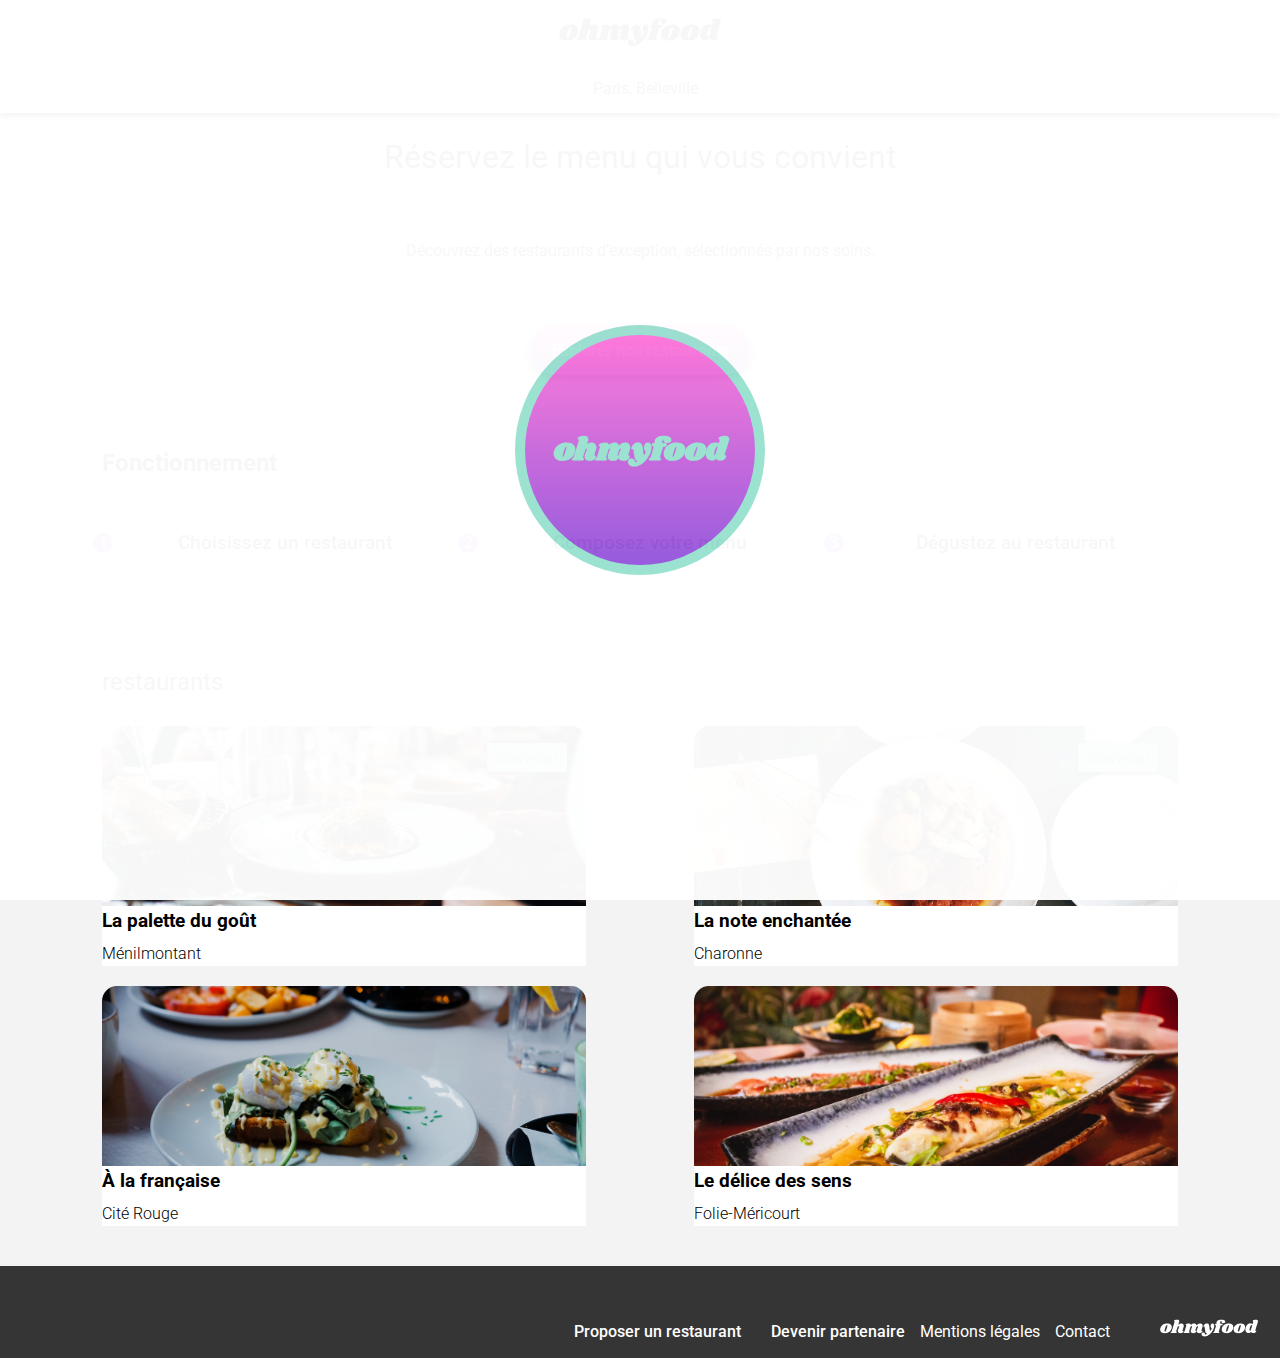
==== commit 126d7d12: "version finale" ====
--- a/index.html
+++ b/index.html
@@ -137,7 +137,7 @@
                <li><a href=""><i class="fa-xs fa-solid fa-utensils"></i> Proposer un restaurant</a></li>
                <li><a href=""><i class="fa-xs fa-solid fa-handshake-angle"></i>Devenir partenaire</a></li>
                <li><a href="">Mentions légales</a></li>
-               <li><a href="">Contact</a></li>
+               <li><a href="mailto:contact@ohmyfood.fr">Contact</a></li>
             </ul>
          </div>
       </footer>
--- a/assets/style.css
+++ b/assets/style.css
@@ -17,7 +17,7 @@
   --background-footer: #353535;
 }
 
-body {
+body, h1, h2, h3 {
   margin: 0;
   font-family: "Roboto", serif;
   font-optical-sizing: auto;
@@ -25,7 +25,7 @@
   font-style: normal;
 }
 
-h1, h2, h3, h4 {
+h4 {
   margin: 0;
   font-family: "Shrikhand", serif;
   font-weight: 400;
@@ -209,6 +209,13 @@
     height: 228px;
   }
 }
+.h2fonctionnement h2 {
+  font-weight: 700;
+}
+.h2fonctionnement h3 {
+  color: var(--black-color);
+  font-weight: 500;
+}
 .h2fonctionnement .fonctionnement {
   display: flex;
   align-items: center;
@@ -225,6 +232,9 @@
 .h2fonctionnement .fonctionnement a {
   width: 100%;
   text-decoration: none;
+}
+.h2fonctionnement .fa-mobile-screen-button, .h2fonctionnement .fa-list-ul {
+  color: #7E7E7E;
 }
 .h2fonctionnement .fonctionnement__button {
   display: flex;
@@ -311,6 +321,7 @@
   top: 7%;
 }
 .h2-resto .restaurants .info-resto {
+  color: var(--black-color);
   display: grid;
   grid-template-columns: 90% 10%;
   grid-template-rows: 25% 30%;
@@ -320,8 +331,12 @@
   grid-row: 2/3;
   left: -30px;
 }
+.h2-resto .restaurants .info-resto h3 {
+  font-weight: 700;
+}
 .h2-resto .restaurants .info-resto p {
   grid-column: 1/2;
+  font-weight: 300;
 }
 
 footer {
@@ -425,6 +440,64 @@
   text-transform: uppercase;
 }
 
+@keyframes apparition {
+  0% {
+    opacity: 0;
+  }
+  100% {
+    opacity: 1;
+  }
+}
+.carte--1 {
+  transform: opacity 0;
+  animation: apparition 1000ms 0ms both;
+}
+
+.carte--2 {
+  transform: opacity 0;
+  animation: apparition 2000ms 0ms both;
+}
+
+.carte--3 {
+  transform: opacity 0;
+  animation: apparition 3000ms 0ms both;
+}
+
+.carte--4 {
+  transform: opacity 0;
+  animation: apparition 4000ms 0ms both;
+}
+
+.carte--5 {
+  transform: opacity 0;
+  animation: apparition 5000ms 0ms both;
+}
+
+.carte--6 {
+  transform: opacity 0;
+  animation: apparition 6000ms 0ms both;
+}
+
+.carte--7 {
+  transform: opacity 0;
+  animation: apparition 7000ms 0ms both;
+}
+
+.carte--8 {
+  transform: opacity 0;
+  animation: apparition 8000ms 0ms both;
+}
+
+.carte--9 {
+  transform: opacity 0;
+  animation: apparition 9000ms 0ms both;
+}
+
+.carte--10 {
+  transform: opacity 0;
+  animation: apparition 10000ms 0ms both;
+}
+
 .carte__description {
   background: var(--white-color);
   border-radius: 20px;
@@ -442,7 +515,6 @@
 .carte__description .plat_acc {
   transform: translateX(0%);
   margin-left: 5%;
-  border: solid 1px red;
   text-overflow: ellipsis;
   overflow: hidden;
   white-space: nowrap;
@@ -463,10 +535,9 @@
 .carte__description .prix_valide {
   background: #99E2D0;
   width: 30%;
-  border-left: solid 1px #FFFFFF;
-  border: solid 1px red;
+  border-left: solid -3px #FFFFFF;
   transform: translateX(50%);
-  transition: all 1000ms;
+  transition: transform 1000ms;
 }
 .carte__description .prix_valide .valide {
   width: 50%;
@@ -482,13 +553,16 @@
   background: var(--white-color);
   border-left: solid 1px #FFFFFF;
   display: flex;
-  align-items: center;
+  justify-content: center;
+  align-items: last baseline;
 }
 .carte__description .prix_valide i {
   transform: rotate(280deg);
   transition: transform 1000ms ease-in-out 100ms;
   color: var(--white-color);
   font-weight: 600;
+  display: flex;
+  flex-direction: row;
 }
 .carte__description:hover .valide {
   background: var(--light-green);
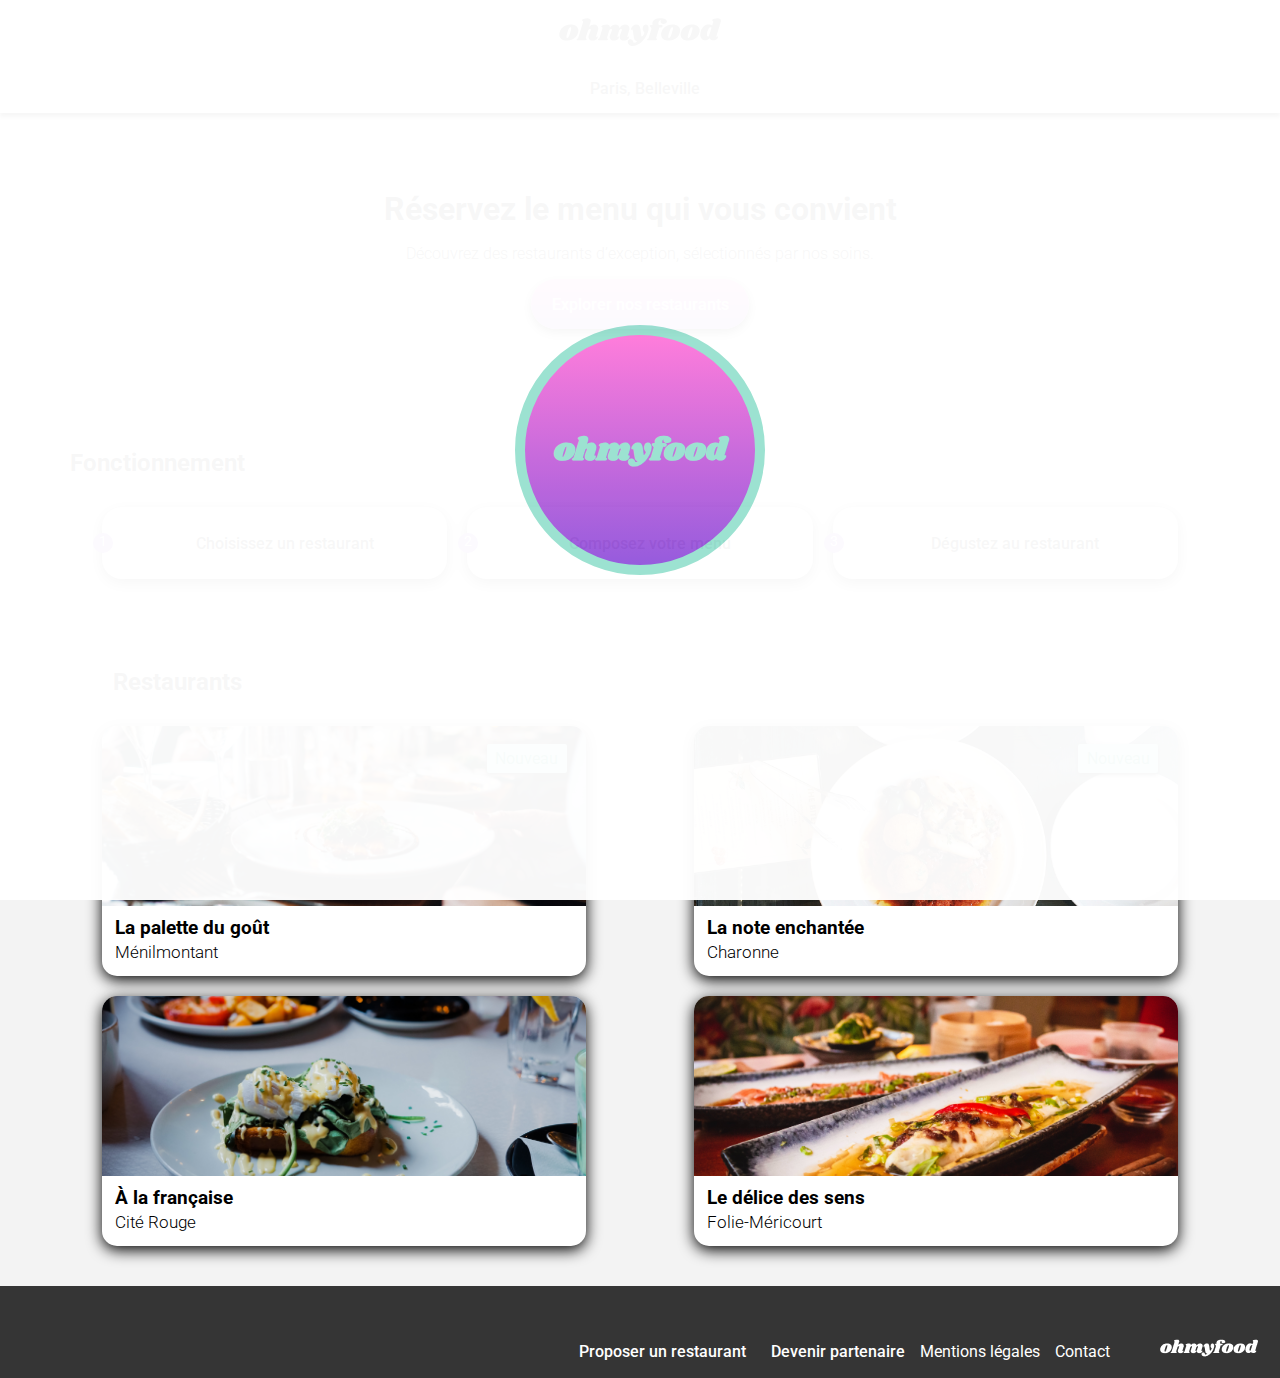
==== commit acd901e6: "correction des erreurs" ====
--- a/index.html
+++ b/index.html
@@ -16,7 +16,6 @@
 
 <body>
    <div class="main-container">
-
       <div class="loader">
          <div class="cercle">
             <p>ohmyfood</p>
@@ -44,7 +43,7 @@
             <div class="bordure-phone">
                <h2>Fonctionnement</h2>
                <div class="fonctionnement">
-                  <a href=""><article>
+                  <a href="#"><article>
                         <div class="fonctionnement__button">
                         <i class="fa-solid fa-mobile-screen-button"></i>
                         <h3>Choisissez un restaurant</h3>
@@ -72,22 +71,22 @@
          </section>
          <section class="h2-resto">
             <div class="bordure-phone">
-               <h2>restaurants</h2>
+               <h2>Restaurants</h2>
                <div class="restaurants">
-                  <a href="la_palette_du_gout.html">
+                  <a href="restaurants/la_palette_du_gout.html">
                      <article class="nouveau">
                            <img src="assets/images/restaurants/jay-wennington-N_Y88TWmGwA-unsplash.jpg" alt="">
                            <div class="info-resto">
-                           <h3>La palette du goût</h3>
-                           <div class="coeur">
-                              <i class="fa-regular fa-heart"></i>
-                              <i class="fa-solid fa-heart"></i>
+                              <h3>La palette du goût</h3>
+                              <p>Ménilmontant</p>
+                              <div class="coeur">
+                                 <i class="fa-regular fa-heart"></i>
+                                 <i class="fa-solid fa-heart"></i>
+                              </div>
                            </div>
-                           <p>Ménilmontant</p>
-                        </div>
                      </article>
                   </a>
-                  <a href="la_note_enchantee.html">
+                  <a href="restaurants/la_note_enchantee.html">
                      <article class="nouveau">
                         <img src="assets/images/restaurants/stil-u2Lp8tXIcjw-unsplash.jpg" alt="">
                         <div class="info-resto">
@@ -100,7 +99,7 @@
                         </div>
                      </article>
                   </a>
-                  <a href="a_la_francaise.html">
+                  <a href="restaurants/a_la_francaise.html">
                      <article>
                            <img src="assets/images/restaurants/toa-heftiba-DQKerTsQwi0-unsplash.jpg" alt="">
                            <div class="info-resto">
@@ -113,7 +112,7 @@
                         </div>
                      </article>
                   </a>
-                  <a href="le_delice_des_sens.html">
+                  <a href="restaurants/le_delice_des_sens.html">
                      <article>
                            <img src="assets/images/restaurants/louis-hansel-shotsoflouis-qNBGVyOCY8Q-unsplash.jpg" alt="">
                            <div class="info-resto">
@@ -141,7 +140,7 @@
             </ul>
          </div>
       </footer>
-   </div>
-</body>
+      </div>
+   </body>
 </html>
 
--- a/assets/style.css
+++ b/assets/style.css
@@ -20,7 +20,6 @@
 body, h1, h2, h3 {
   margin: 0;
   font-family: "Roboto", serif;
-  font-optical-sizing: auto;
   font-weight: 400;
   font-style: normal;
 }
@@ -38,9 +37,11 @@
 
 .bordure-phone {
   width: 84%;
-  /** @media screen and (max-width: 768px){
-      width: 75%;
-  }**/
+}
+@media screen and (max-width: 768px) {
+  .bordure-phone {
+    width: 75%;
+  }
 }
 
 /** debut animation et transition **/
@@ -110,10 +111,10 @@
     transform: scale(1);
   }
   25% {
-    transform: scale 0.8;
+    transform: scale(0.9);
   }
   75% {
-    transform: scale(1.2);
+    transform: scale(1.1);
   }
   100% {
     transform: scale(1);
@@ -161,21 +162,27 @@
   gap: 10px;
   box-shadow: 0px 4px 4px 0px black;
 }
+header div p {
+  font-weight: 500;
+}
 
 .title {
   height: 287px;
   display: flex;
   align-items: center;
   flex-wrap: wrap;
-  justify-content: center;
+  justify-content: space-around;
   background: var(--light-grey);
   text-align: center;
+  padding: 6% 0 11% 0;
 }
 .title h1 {
   width: 70%;
+  font-weight: 700;
 }
 .title > p {
   width: 84%;
+  font-weight: 300;
 }
 @media screen and (min-width: 768px) {
   .title > p {
@@ -189,12 +196,14 @@
   font-weight: 500;
   color: var(--white-color);
   text-decoration: none;
+  opacity: 1;
   transition: all 500ms ease-in-out;
   width: 218px;
   height: 50px;
+  font-weight: 500;
 }
 .title a:hover {
-  background: #bc95e9;
+  opacity: 0.85;
   box-shadow: 0 4px 15px 0 black;
 }
 
@@ -211,6 +220,7 @@
 }
 .h2fonctionnement h2 {
   font-weight: 700;
+  margin-left: -3%;
 }
 .h2fonctionnement h3 {
   color: var(--black-color);
@@ -232,6 +242,7 @@
 .h2fonctionnement .fonctionnement a {
   width: 100%;
   text-decoration: none;
+  font-size: 14px;
 }
 .h2fonctionnement .fa-mobile-screen-button, .h2fonctionnement .fa-list-ul {
   color: #7E7E7E;
@@ -242,6 +253,7 @@
   flex-direction: row;
   justify-content: center;
   gap: 20px;
+  box-shadow: 0 4px 15px 0 black;
   background: var(--background-light-grey);
   border-radius: 20px;
   height: 72px;
@@ -271,6 +283,10 @@
   justify-content: space-around;
   padding: 40px 0;
 }
+.h2-resto h2 {
+  margin-left: 1%;
+  font-weight: 700;
+}
 .h2-resto img {
   -o-object-fit: cover;
      object-fit: cover;
@@ -294,12 +310,13 @@
   }
 }
 .h2-resto .restaurants a {
-  height: 240px;
+  height: 250px;
   width: 100%;
   background: var(--white-color);
-  border-radius: 15px 15px 0 0;
+  border-radius: 15px;
   position: relative;
   text-decoration: none;
+  box-shadow: 0 4px 15px 0 black;
 }
 @media screen and (min-width: 768px) {
   .h2-resto .restaurants a {
@@ -307,7 +324,7 @@
   }
 }
 .h2-resto .restaurants .nouveau::before {
-  content: "nouveau";
+  content: "Nouveau";
   width: 80px;
   height: 29px;
   text-align: center;
@@ -322,9 +339,10 @@
 }
 .h2-resto .restaurants .info-resto {
   color: var(--black-color);
+  padding-top: 1.5%;
   display: grid;
   grid-template-columns: 90% 10%;
-  grid-template-rows: 25% 30%;
+  grid-template-rows: 10% 30%;
 }
 .h2-resto .restaurants .info-resto .coeur {
   grid-column: 2/3;
@@ -333,10 +351,13 @@
 }
 .h2-resto .restaurants .info-resto h3 {
   font-weight: 700;
+  margin-left: 3%;
 }
 .h2-resto .restaurants .info-resto p {
   grid-column: 1/2;
   font-weight: 300;
+  margin-left: 3%;
+  font-size: 17px;
 }
 
 footer {
@@ -377,7 +398,7 @@
   font-weight: 500;
 }
 footer ul i {
-  margin-right: 15px;
+  margin-right: 10px;
 }
 
 /** carte restaurant **/
@@ -426,6 +447,11 @@
   align-items: center;
   width: 93%;
 }
+.conteneur-menu .menu h2 {
+  font-family: "Shrikhand", serif;
+  font-weight: 400;
+  font-style: normal;
+}
 .conteneur-menu .menu__carte {
   display: flex;
   flex-direction: column;
@@ -434,67 +460,63 @@
 .conteneur-menu h3 {
   width: 50%;
   font-family: "Roboto", serif;
-  font-optical-sizing: auto;
   font-weight: 300;
   font-style: normal;
   text-transform: uppercase;
 }
 
 @keyframes apparition {
-  0% {
-    opacity: 0;
-  }
-  100% {
+  to {
     opacity: 1;
   }
 }
 .carte--1 {
-  transform: opacity 0;
+  opacity: 0;
   animation: apparition 1000ms 0ms both;
 }
 
 .carte--2 {
-  transform: opacity 0;
+  opacity: 0;
   animation: apparition 2000ms 0ms both;
 }
 
 .carte--3 {
-  transform: opacity 0;
+  opacity: 0;
   animation: apparition 3000ms 0ms both;
 }
 
 .carte--4 {
-  transform: opacity 0;
+  opacity: 0;
   animation: apparition 4000ms 0ms both;
 }
 
 .carte--5 {
-  transform: opacity 0;
+  opacity: 0;
   animation: apparition 5000ms 0ms both;
 }
 
 .carte--6 {
-  transform: opacity 0;
+  opacity: 0;
   animation: apparition 6000ms 0ms both;
 }
 
 .carte--7 {
-  transform: opacity 0;
+  opacity: 0;
   animation: apparition 7000ms 0ms both;
 }
 
 .carte--8 {
-  transform: opacity 0;
+  opacity: 0;
   animation: apparition 8000ms 0ms both;
 }
 
 .carte--9 {
-  transform: opacity 0;
+  opacity: 0;
   animation: apparition 9000ms 0ms both;
 }
 
 .carte--10 {
-  transform: opacity 0;
+  opacity: 0;
   animation: apparition 10000ms 0ms both;
 }
 
@@ -508,36 +530,37 @@
   overflow: hidden;
   display: flex;
   justify-content: space-between;
-  text-overflow: ellipsis;
-  overflow: hidden;
   white-space: nowrap;
+  box-shadow: 0 4px 15px 0 black;
 }
 .carte__description .plat_acc {
   transform: translateX(0%);
   margin-left: 5%;
-  text-overflow: ellipsis;
   overflow: hidden;
-  white-space: nowrap;
-}
-.carte__description .plat_acc .plat, .carte__description .plat_acc .accompagnement {
+  display: inline-block;
+}
+.carte__description .plat_acc .accompagnement {
+  font-weight: 300;
   height: 50%;
-  text-overflow: ellipsis;
-  overflow: hidden;
-  white-space: nowrap;
+  line-height: 150%;
+}
+.carte__description .plat_acc .plat {
+  font-weight: 500;
+  height: 50%;
+  line-height: 300%;
 }
 .carte__description p {
   margin: 0;
   line-height: 36px;
   text-overflow: ellipsis;
   overflow: hidden;
-  white-space: nowrap;
 }
 .carte__description .prix_valide {
   background: #99E2D0;
   width: 30%;
-  border-left: solid -3px #FFFFFF;
-  transform: translateX(50%);
-  transition: transform 1000ms;
+  transition: all 1000ms;
+  display: inline-block;
+  margin-right: -15%;
 }
 .carte__description .prix_valide .valide {
   width: 50%;
@@ -550,11 +573,13 @@
 .carte__description .prix_valide .prix {
   width: 50%;
   height: 100%;
+  line-height: 300%;
   background: var(--white-color);
   border-left: solid 1px #FFFFFF;
   display: flex;
   justify-content: center;
   align-items: last baseline;
+  font-weight: 700;
 }
 .carte__description .prix_valide i {
   transform: rotate(280deg);
@@ -570,7 +595,7 @@
 .carte__description:hover .prix_valide {
   display: flex;
   flex-direction: row;
-  transform: translateX(0);
+  margin-right: 0;
 }
 .carte__description:hover i {
   transform: rotate(0);
@@ -583,6 +608,7 @@
   font-weight: 500;
   color: var(--white-color);
   text-decoration: none;
+  opacity: 1;
   transition: all 500ms ease-in-out;
   width: 186px;
   height: 50px;
@@ -592,6 +618,6 @@
   margin: auto;
 }
 .commander:hover {
-  background: #bc95e9;
+  opacity: 0.85;
   box-shadow: 0 4px 15px 0 black;
 }/*# sourceMappingURL=style.css.map */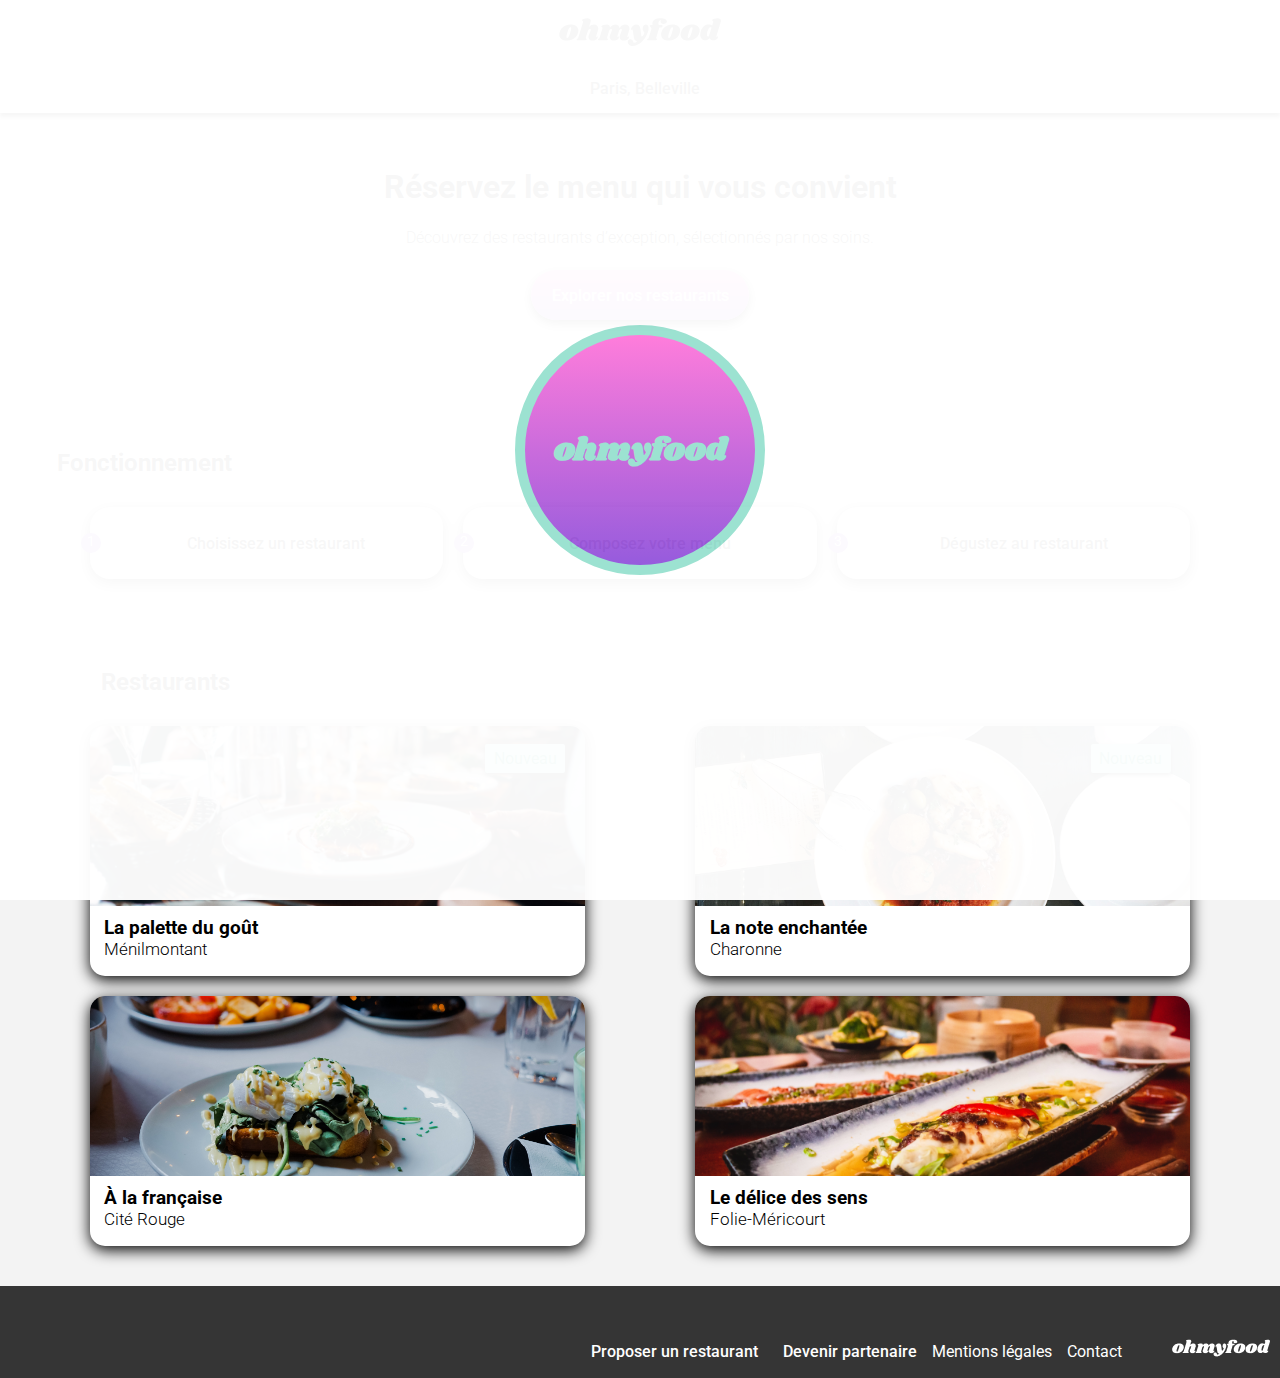
==== commit 768d3643: "modification coeur dans la page index.html" ====
--- a/index.html
+++ b/index.html
@@ -73,58 +73,66 @@
             <div class="bordure-phone">
                <h2>Restaurants</h2>
                <div class="restaurants">
-                  <a href="restaurants/la_palette_du_gout.html">
-                     <article class="nouveau">
-                           <img src="assets/images/restaurants/jay-wennington-N_Y88TWmGwA-unsplash.jpg" alt="">
+                  <div class="box">
+                     <a href="restaurants/la_palette_du_gout.html">
+                        <article class="nouveau">
+                              <img src="assets/images/restaurants/jay-wennington-N_Y88TWmGwA-unsplash.jpg" alt="">
+                              <div class="info-resto">
+                                 <h3>La palette du goût</h3>
+                                 <p>Ménilmontant</p>
+                              </div>
+                        </article>
+                     </a>
+                     <div class="coeur positionCoeurIndex">
+                        <i class="fa-regular fa-heart"></i>
+                        <i class="fa-solid fa-heart"></i>
+                     </div>
+                  </div>
+                  <div class="box">
+                     <a href="restaurants/la_note_enchantee.html">
+                        <article class="nouveau">
+                           <img src="assets/images/restaurants/stil-u2Lp8tXIcjw-unsplash.jpg" alt="">
                            <div class="info-resto">
-                              <h3>La palette du goût</h3>
-                              <p>Ménilmontant</p>
-                              <div class="coeur">
-                                 <i class="fa-regular fa-heart"></i>
-                                 <i class="fa-solid fa-heart"></i>
-                              </div>
+                              <h3>La note enchantée</h3>
+                              <p>Charonne</p>
                            </div>
-                     </article>
-                  </a>
-                  <a href="restaurants/la_note_enchantee.html">
-                     <article class="nouveau">
-                        <img src="assets/images/restaurants/stil-u2Lp8tXIcjw-unsplash.jpg" alt="">
-                        <div class="info-resto">
-                           <h3>La note enchantée</h3>
-                           <div class="coeur">
-                              <i class="fa-regular fa-heart"></i>
-                              <i class="fa-solid fa-heart"></i>
+                        </article>
+                     </a>
+                     <div class="coeur positionCoeurIndex">
+                        <i class="fa-regular fa-heart"></i>
+                        <i class="fa-solid fa-heart"></i>
+                     </div>
+                  </div>
+                  <div class="box">
+                     <a href="restaurants/a_la_francaise.html">
+                        <article>
+                              <img src="assets/images/restaurants/toa-heftiba-DQKerTsQwi0-unsplash.jpg" alt="">
+                              <div class="info-resto">
+                              <h3>À la française</h3>
+                              <p>Cité Rouge</p>
                            </div>
-                           <p>Charonne</p>
-                        </div>
-                     </article>
-                  </a>
-                  <a href="restaurants/a_la_francaise.html">
-                     <article>
-                           <img src="assets/images/restaurants/toa-heftiba-DQKerTsQwi0-unsplash.jpg" alt="">
-                           <div class="info-resto">
-                           <h3>À la française</h3>
-                           <div class="coeur">
-                              <i class="fa-regular fa-heart"></i>
-                              <i class="fa-solid fa-heart"></i>
+                        </article>
+                     </a>
+                     <div class="coeur positionCoeurIndex">
+                        <i class="fa-regular fa-heart"></i>
+                        <i class="fa-solid fa-heart"></i>
+                     </div>
+                  </div>
+                  <div class="box">
+                     <a href="restaurants/le_delice_des_sens.html">
+                        <article>
+                              <img src="assets/images/restaurants/louis-hansel-shotsoflouis-qNBGVyOCY8Q-unsplash.jpg" alt="">
+                              <div class="info-resto">
+                              <h3>Le délice des sens</h3>
+                              <p>Folie-Méricourt</p>
                            </div>
-                           <p>Cité Rouge</p>
-                        </div>
-                     </article>
-                  </a>
-                  <a href="restaurants/le_delice_des_sens.html">
-                     <article>
-                           <img src="assets/images/restaurants/louis-hansel-shotsoflouis-qNBGVyOCY8Q-unsplash.jpg" alt="">
-                           <div class="info-resto">
-                           <h3>Le délice des sens</h3>
-                           <div class="coeur">
-                              <i class="fa-regular fa-heart"></i>
-                              <i class="fa-solid fa-heart"></i>
-                           </div>
-                           <p>Folie-Méricourt</p>
-                        </div>
-                     </article>
-                  </a>
+                        </article>
+                     </a>
+                     <div class="coeur positionCoeurIndex">
+                        <i class="fa-regular fa-heart"></i>
+                        <i class="fa-solid fa-heart"></i>
+                     </div>
+                  </div>
                </div>
             </div>
          </section>
--- a/assets/style.css
+++ b/assets/style.css
@@ -36,7 +36,7 @@
 }
 
 .bordure-phone {
-  width: 84%;
+  width: 86%;
 }
 @media screen and (max-width: 768px) {
   .bordure-phone {
@@ -69,8 +69,18 @@
   opacity: 0;
   transition: all 500ms ease-in-out;
 }
-.coeur .fa-solid:hover {
+.coeur .fa-solid:active {
   opacity: 1;
+}
+@media screen and (min-width: 1024px) {
+  .coeur .fa-solid:hover {
+    opacity: 1;
+  }
+}
+
+.positionCoeurIndex {
+  bottom: 30px;
+  right: 20px;
 }
 
 /** fin coeur **/
@@ -174,7 +184,7 @@
   justify-content: space-around;
   background: var(--light-grey);
   text-align: center;
-  padding: 6% 0 11% 0;
+  padding: 4% 0 6% 0;
 }
 .title h1 {
   width: 70%;
@@ -202,9 +212,15 @@
   height: 50px;
   font-weight: 500;
 }
-.title a:hover {
+.title a:active {
   opacity: 0.85;
   box-shadow: 0 4px 15px 0 black;
+}
+@media screen and (min-width: 1024px) {
+  .title a:hover {
+    opacity: 0.85;
+    box-shadow: 0 4px 15px 0 black;
+  }
 }
 
 .h2fonctionnement {
@@ -234,6 +250,14 @@
   margin-top: 30px;
   counter-reset: numero;
 }
+.h2fonctionnement .fonctionnement:active .fa-mobile-screen-button, .h2fonctionnement .fonctionnement:active .fa-list-ul, .h2fonctionnement .fonctionnement:active .fa-store {
+  color: var(--purple);
+}
+@media screen and (min-width: 1024px) {
+  .h2fonctionnement .fonctionnement:hover .fa-mobile-screen-button, .h2fonctionnement .fonctionnement:hover .fa-list-ul, .h2fonctionnement .fonctionnement:hover .fa-store {
+    color: var(--purple);
+  }
+}
 @media screen and (min-width: 1024px) {
   .h2fonctionnement .fonctionnement {
     flex-direction: row;
@@ -244,7 +268,7 @@
   text-decoration: none;
   font-size: 14px;
 }
-.h2fonctionnement .fa-mobile-screen-button, .h2fonctionnement .fa-list-ul {
+.h2fonctionnement .fa-mobile-screen-button, .h2fonctionnement .fa-list-ul, .h2fonctionnement .fa-store {
   color: #7E7E7E;
 }
 .h2fonctionnement .fonctionnement__button {
@@ -309,19 +333,23 @@
     justify-content: space-between;
   }
 }
-.h2-resto .restaurants a {
+.h2-resto .restaurants .box {
   height: 250px;
   width: 100%;
   background: var(--white-color);
   border-radius: 15px;
   position: relative;
+  box-shadow: 0 4px 15px 0 black;
+}
+@media screen and (min-width: 768px) {
+  .h2-resto .restaurants .box {
+    width: 45%;
+  }
+}
+.h2-resto .restaurants .box a {
   text-decoration: none;
-  box-shadow: 0 4px 15px 0 black;
-}
-@media screen and (min-width: 768px) {
-  .h2-resto .restaurants a {
-    width: 45%;
-  }
+  height: 100%;
+  background-color: red;
 }
 .h2-resto .restaurants .nouveau::before {
   content: "Nouveau";
@@ -340,22 +368,14 @@
 .h2-resto .restaurants .info-resto {
   color: var(--black-color);
   padding-top: 1.5%;
-  display: grid;
-  grid-template-columns: 90% 10%;
-  grid-template-rows: 10% 30%;
-}
-.h2-resto .restaurants .info-resto .coeur {
-  grid-column: 2/3;
-  grid-row: 2/3;
-  left: -30px;
 }
 .h2-resto .restaurants .info-resto h3 {
   font-weight: 700;
   margin-left: 3%;
 }
 .h2-resto .restaurants .info-resto p {
-  grid-column: 1/2;
   font-weight: 300;
+  margin: 0;
   margin-left: 3%;
   font-size: 17px;
 }
@@ -589,16 +609,29 @@
   display: flex;
   flex-direction: row;
 }
-.carte__description:hover .valide {
+.carte__description:active .valide {
   background: var(--light-green);
 }
-.carte__description:hover .prix_valide {
+.carte__description:active .prix_valide {
   display: flex;
   flex-direction: row;
   margin-right: 0;
 }
-.carte__description:hover i {
+.carte__description:active i {
   transform: rotate(0);
+}
+@media screen and (min-width: 1024px) {
+  .carte__description:hover .valide {
+    background: var(--light-green);
+  }
+  .carte__description:hover .prix_valide {
+    display: flex;
+    flex-direction: row;
+    margin-right: 0;
+  }
+  .carte__description:hover i {
+    transform: rotate(0);
+  }
 }
 
 .commander {
@@ -617,7 +650,13 @@
   justify-content: center;
   margin: auto;
 }
-.commander:hover {
+.commander:active {
   opacity: 0.85;
   box-shadow: 0 4px 15px 0 black;
+}
+@media screen and (min-width: 1024px) {
+  .commander:hover {
+    opacity: 0.85;
+    box-shadow: 0 4px 15px 0 black;
+  }
 }/*# sourceMappingURL=style.css.map */